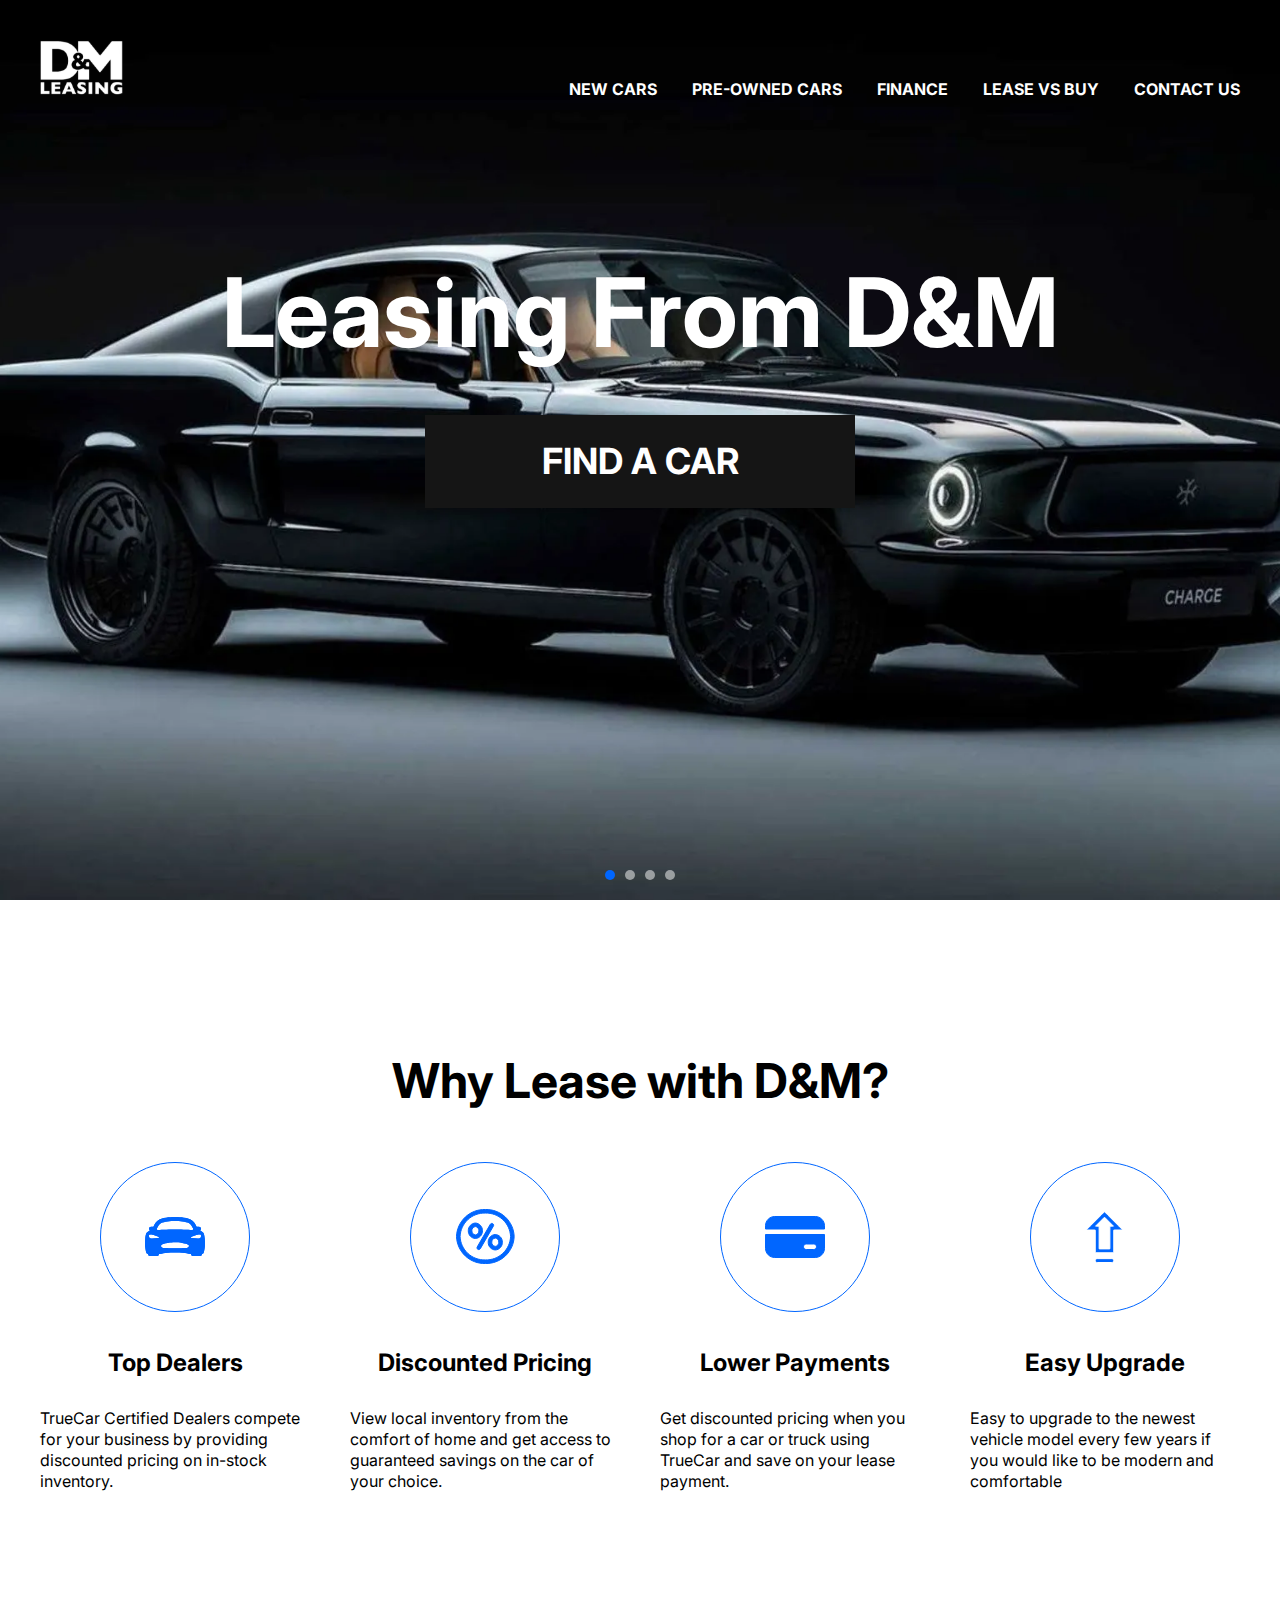
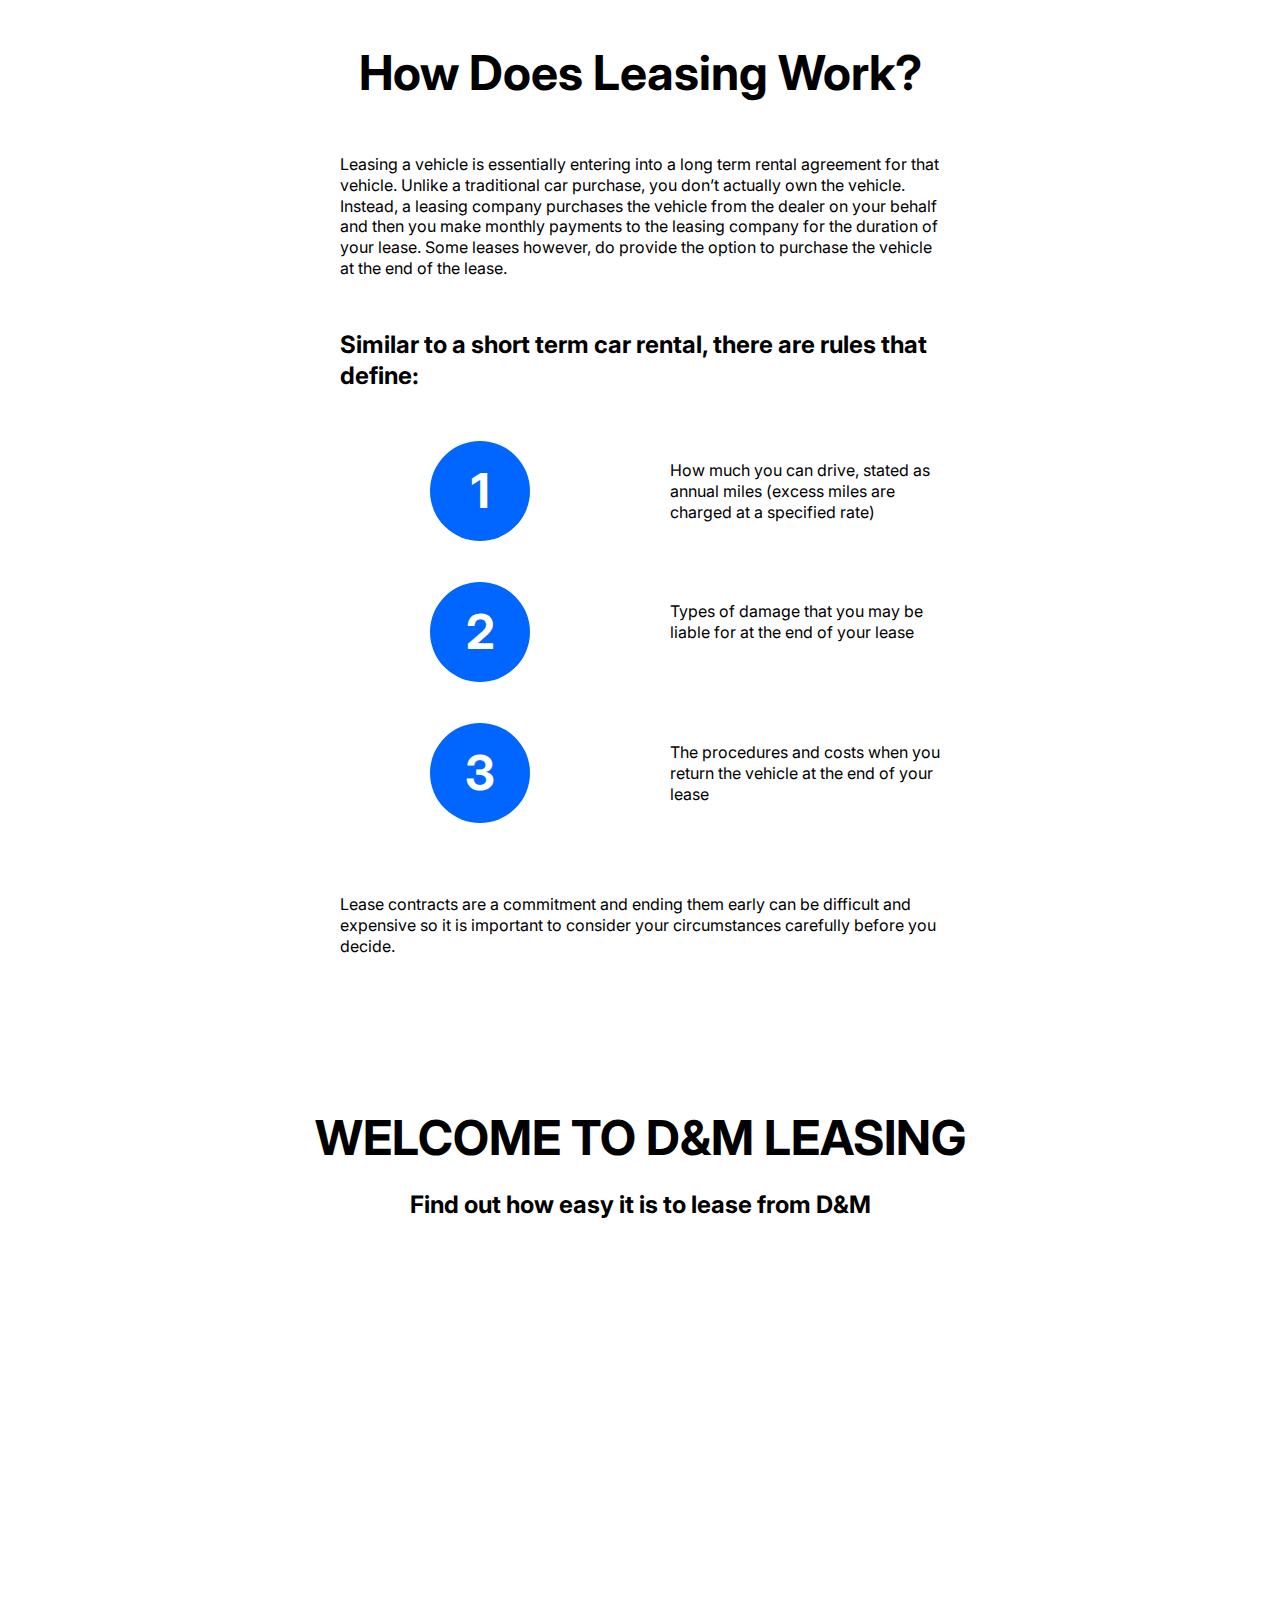
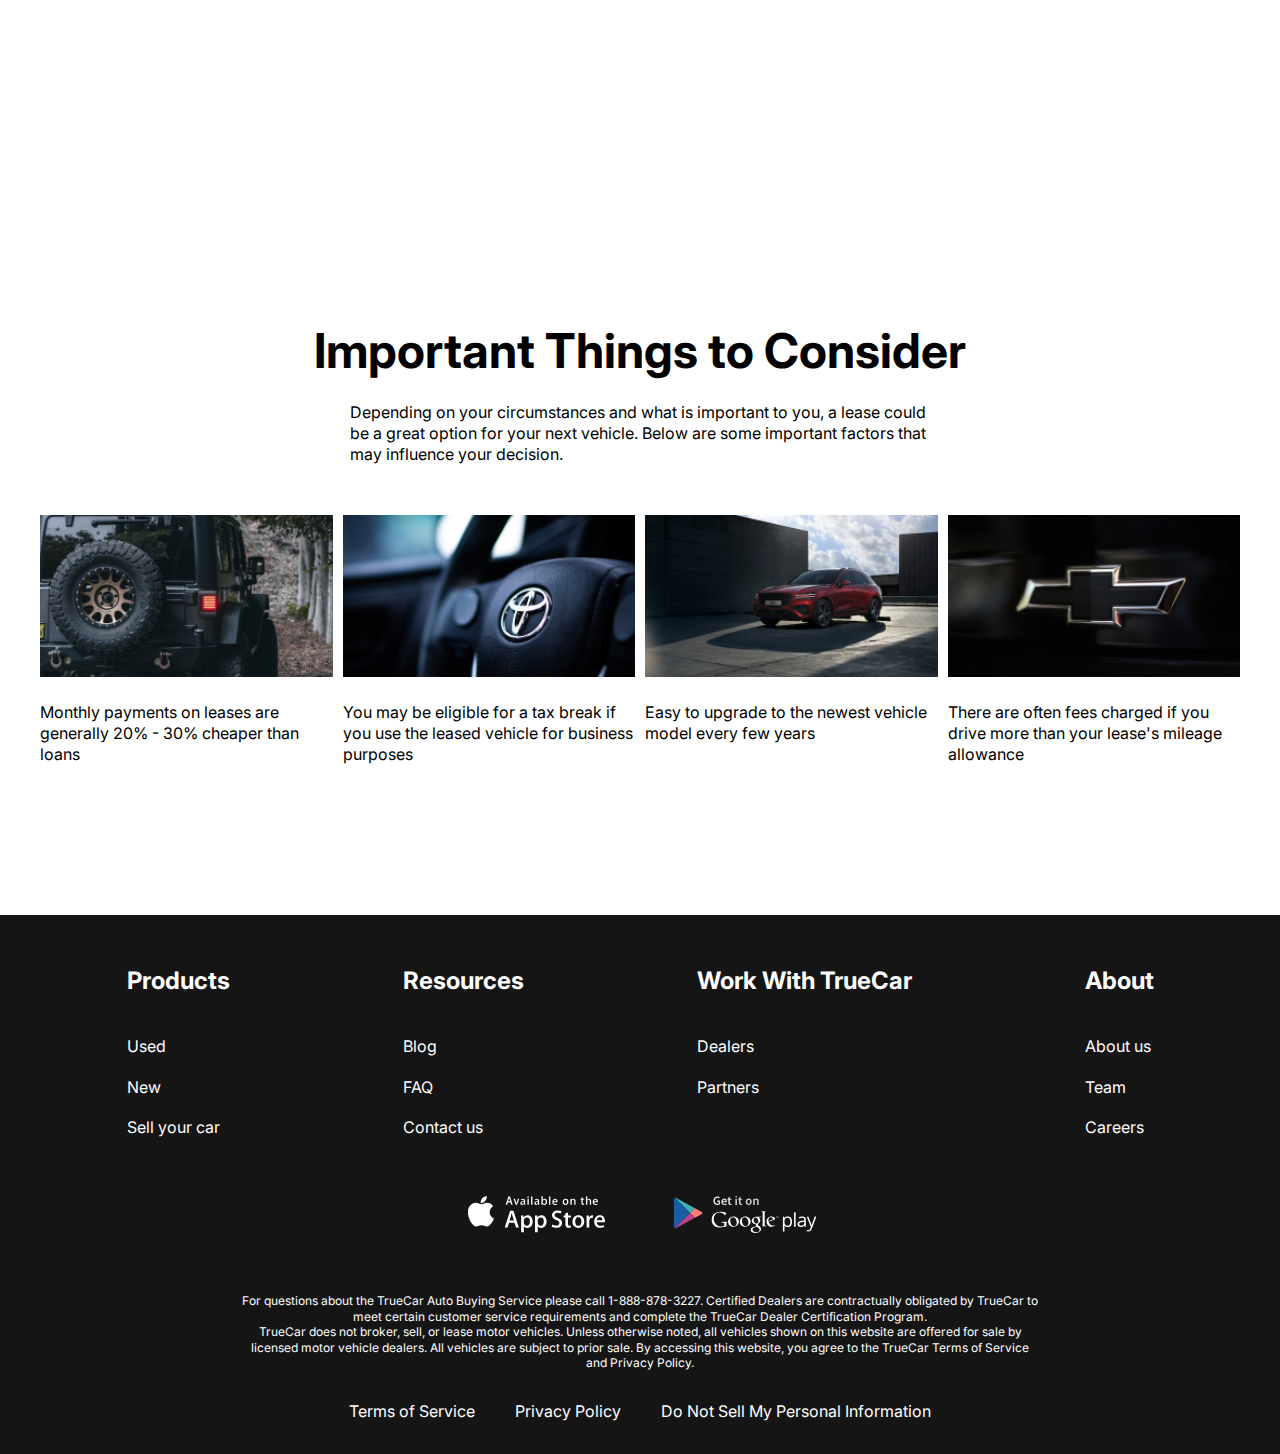
==== index.html @ 99fde7bb "Uploading half ended" ====
<!DOCTYPE html>
<html lang="en">

<head>
    <meta charset="UTF-8">
    <meta name="viewport" content="width=device-width, initial-scale=1.0">
    <meta http-equiv="X-UA-Compatible" content="ie=edge">
    <title>My Website</title>
    <link rel="preconnect" href="https://fonts.googleapis.com">
    <link rel="preconnect" href="https://fonts.gstatic.com" crossorigin>
    <link href="https://fonts.googleapis.com/css2?family=Inter:wght@400;700&display=swap" rel="stylesheet">
    <link rel="stylesheet" href="Css/style.css">
</head>

<body>
    <div class="wrapper">
        <header class="header header-main">
            <div class="container">
                <div class="header__inner">
                    <a href="index.html" class="logo">
                        <img src="images/logo.svg" alt="" class="logo__img">
                    </a>
                    <nav class="menu">
                        <button class="menu__btn">
                            <span></span>
                            <span></span>
                            <span></span>
                        </button>
                        <ul class="menu__list">
                            <li class="menu__list-item">
                                <a href="new-cars.html" class="menu__list-link">NEW CARS</a>
                            </li>
                            <li class="menu__list-item">
                                <a href="#" class="menu__list-link">PRE-OWNED CARS</a>
                            </li>
                            <li class="menu__list-item">
                                <a href="#" class="menu__list-link">FINANCE</a>
                            </li>
                            <li class="menu__list-item">
                                <a href="#" class="menu__list-link">LEASE VS BUY</a>
                            </li>
                            <li class="menu__list-item">
                                <a href="contacts.html" class="menu__list-link">CONTACT US</a>
                            </li>
                        </ul>
                    </nav>
                </div>
            </div>
        </header>

        <main class="main">
            <section class="top">
                <div class="container">
                    <h1 class="title">
                        Leasing From D&M
                    </h1>
                    <a href="new-cars.html" class="top__link">
                        FIND A CAR
                    </a>
                </div>
            </section>
            <div class="swiper">
                <div class="swiper-wrapper">
                    <div class="swiper-slide" style="background-image: url('images/slide-4.webp');"></div>
                    <div class="swiper-slide" style="background-image: url('images/slide-2.jpg');"></div>
                    <div class="swiper-slide" style="background-image: url('images/slide-3.jpg');"></div>
                    <div class="swiper-slide" style="background-image: url('images/slide-1.jpg');"></div>
                </div>
                <div class="swiper-pagination">
                    <span class="swiper-pagination-bullet active" data-index="0"></span>
                    <span class="swiper-pagination-bullet" data-index="1"></span>
                    <span class="swiper-pagination-bullet" data-index="2"></span>
                    <span class="swiper-pagination-bullet" data-index="3"></span>
                </div>
                <div class="swiper-arrow swiper-arrow-left">←</div>
                <div class="swiper-arrow swiper-arrow-right">→</div>
            </div>        
            <section class="why-lease">
                <div class="container">
                    <h2 class="section-title">
                        Why Lease with D&M?
                    </h2>
                    <ul class="why-lease__list">
                        <li class="why-lease__item">
                            <img src="images/why-lease-1.svg" alt="" class="why-lease__item-img">
                            <h3 class="why-lease__item-title">
                                Top Dealers
                            </h3>
                            <p class="why-lease__item-text">
                                TrueCar Certified Dealers compete
                                for your business by providing discounted
                                pricing on in-stock inventory.
                            </p>
                        </li>
                        <li class="why-lease__item">
                            <img src="images/why-lease-2.svg" alt="" class="why-lease__item-img">
                            <h3 class="why-lease__item-title">
                                Discounted Pricing
                            </h3>
                            <p class="why-lease__item-text">
                                View local inventory from the comfort of
                                home and get access to guaranteed savings on the
                                car of your choice.
                            </p>
                        </li>
                        <li class="why-lease__item">
                            <img src="images/why-lease-3.svg" alt="" class="why-lease__item-img">
                            <h3 class="why-lease__item-title">
                                Lower Payments
                            </h3>
                            <p class="why-lease__item-text">
                                Get discounted pricing when you shop for a car or
                                truck using TrueCar and save on your lease payment.
                            </p>
                        </li>
                        <li class="why-lease__item">
                            <img src="images/why-lease-4.svg" alt="" class="why-lease__item-img">
                            <h3 class="why-lease__item-title">
                                Easy Upgrade
                            </h3>
                            <p class="why-lease__item-text">
                                Easy to upgrade to the newest vehicle model every few years
                                if you would like to be
                                modern and comfortable
                            </p>
                        </li>
                    </ul>
                </div>
            </section>
            <section class="how-does">
                <div class="container">
                    <div class="how-does__inner">
                        <h2 class="section-title">
                            How Does Leasing Work?
                        </h2>
                        <p class="how-does__text">
                            Leasing a vehicle is essentially entering into a long term rental agreement for that
                            vehicle. Unlike a traditional car purchase, you don’t actually own the vehicle. Instead, a
                            leasing company purchases the vehicle from the dealer on your behalf and then you make
                            monthly payments to the leasing company for the duration of your lease. Some leases however,
                            do provide the option to purchase the vehicle at the end of the lease.
                        </p>
                        <h4 class="how__does-title">
                            Similar to a short term car rental, there are rules that define:
                        </h4>
                        <ol class="how__does-list">
                            <li class="how__does-item">
                                How much you can drive, stated as annual miles (excess miles are charged at a specified
                                rate)
                            </li>
                            <li class="how__does-item">
                                Types of damage that you may be liable for at the end of your lease
                            </li>
                            <li class="how__does-item">
                                The procedures and costs when you return the vehicle at the end of your lease
                            </li>
                        </ol>

                        <p class="how-does__text">
                            Lease contracts are a commitment and ending them early can be difficult and expensive so it
                            is important to consider your circumstances carefully before you decide.
                        </p>
                    </div>
                </div>
            </section>
            <section class="video">
                <div class="container">
                    <h2 class="section-title video__title">
                        WELCOME TO D&M LEASING
                    </h2>
                    <p class="video__text">
                        Find out how easy it is to lease from D&M
                    </p>
                    <iframe class="video__content" width="1000" height="500"
                        src="https://www.youtube.com/embed/ejYfIDTIBb8?si=Z3AsCnAKjS8sD0Eh" title="YouTube video player"
                        frameborder="0"
                        allow="accelerometer; autoplay; clipboard-write; encrypted-media; gyroscope; picture-in-picture; web-share"
                        allowfullscreen></iframe>
                    <!-- Я тупо не нашёл видос с тачками ,которые можно вставлять на сайты )))-->
                </div>
            </section>
            <section class="important">
                <div class="container">
                    <h2 class="section-title important__title">
                        Important Things to Consider
                    </h2>
                    <p class="important__text">
                        Depending on your circumstances and what is important to you, a lease could be a great option
                        for your next vehicle. Below are some important factors that may influence your decision.
                    </p>
                    <ul class="important__list">
                        <li class="important__item">
                            <img src="images/imp-1.jpg" alt="" class="important__item-img">
                            <p class="important__item-text">
                                Monthly payments on leases are generally 20% - 30% cheaper than loans
                            </p>
                        </li>
                        <li class="important__item">
                            <img src="images/imp-2.jpg" alt="" class="important__item-img">
                            <p class="important__item-text">
                                You may be eligible for a tax break if you use the leased vehicle for business purposes                            </p>
                        </li>
                        <li class="important__item">
                            <img src="images/imp-3.jpg" alt="" class="important__item-img">
                            <p class="important__item-text">
                                Easy to upgrade to the newest vehicle model every few years                            </p>
                        </li>
                        <li class="important__item">
                            <img src="images/imp-4.jpg" alt="" class="important__item-img">
                            <p class="important__item-text">
                                There are often fees charged if you drive more than your lease's mileage allowance                            </p>
                        </li>
                    </ul>
                </div>
            </section>
        </main>

        <footer class="footer">
            <div class="container">
                <nav class="footer__menu">
                    <ul class="footer__menu-list">

                        <li class="footer__menu-item">
                            <p class="footer__menu-title">Products</p>
                        </li>
                        <li class="footer__menu-item"><a href="#" class="footer__menu-link">Used</a>
                        </li>
                        <li class="footer__menu-item"><a href="#" class="footer__menu-link">New</a>
                        </li>
                        <li class="footer__menu-item"><a href="#" class="footer__menu-link">Sell your car</a>
                        </li>
                    </ul>

                    <ul class="footer__menu-list">

                        <li class="footer__menu-item">
                            <p class="footer__menu-title">Resources</p>
                        </li>
                        <li class="footer__menu-item"><a href="#" class="footer__menu-link">Blog</a>
                        </li>
                        <li class="footer__menu-item"><a href="#" class="footer__menu-link">FAQ</a>
                        </li>
                        <li class="footer__menu-item"><a href="#" class="footer__menu-link">Contact us</a>
                        </li>
                    </ul>

                    <ul class="footer__menu-list">

                        <li class="footer__menu-item">
                            <p class="footer__menu-title">Work With TrueCar</p>
                        </li>
                        <li class="footer__menu-item"><a href="#" class="footer__menu-link">Dealers</a>
                        </li>
                        <li class="footer__menu-item"><a href="#" class="footer__menu-link">Partners</a>
                        </li>
                    </ul>

                    <ul class="footer__menu-list">

                        <li class="footer__menu-item">
                            <p class="footer__menu-title">About</p>
                        </li>
                        <li class="footer__menu-item"><a href="#" class="footer__menu-link">About us</a>
                        </li>
                        <li class="footer__menu-item"><a href="#" class="footer__menu-link">Team</a>
                        </li>
                        <li class="footer__menu-item"><a href="#" class="footer__menu-link">Careers</a>
                        </li>
                    </ul>
                </nav>
                <ul class="app">
                    <li class="app__item">
                        <a href="#" class="app__item-link">
                            <img src="images/appstore.svg" class="app__item-img" alt="">
                        </a>
                    </li>
                    <li class="app__item">
                        <a href="#" class="app__item-link">
                            <img src="images/googlepay.svg" class="app__item-img" alt="">
                        </a>
                    </li>
                </ul>
                <div class="footer__copy">
                    <p class="footer__copy-text">
                        For questions about the TrueCar Auto Buying Service please call 1-888-878-3227.
                        Certified Dealers are contractually obligated by TrueCar to meet certain customer
                        service requirements
                        and complete the TrueCar Dealer Certification Program.
                    </p>
                    <p class="footer__copy-text">
                        TrueCar does not broker, sell, or lease motor vehicles. Unless otherwise
                        noted, all vehicles shown on this website are offered for sale by licensed
                        motor vehicle dealers. All vehicles are subject to prior sale. By accessing
                        this website, you agree to the TrueCar Terms of Service and Privacy Policy.
                    </p>
                </div>
                <nav class="copy__nav">
                    <ul class="copy__nav-list">
                        <li class="copy__nav-item"><a href="#" class="copy__nav-link">Terms of Service</a>
                        </li>
                        <li class="copy__nav-item"><a href="#" class="copy__nav-link">Privacy Policy</a>
                        </li>
                        <li class="copy__nav-item"><a href="#" class="copy__nav-link">Do Not Sell My Personal
                                Information</a>
                        </li>
                    </ul>
                </nav>

            </div>
        </footer>
    </div>



    <script src="js/main.js"></script>
    <script src="js/tabs.js"></script>
</body>

</html>
---- Css/style.css ----
html{
	box-sizing: border-box;
}

*,*:after,*:before{
    box-sizing: inherit; 
    margin: 0;
    padding: 0;
}
html,body{
    height: 100%;
}
body{
    background-color: white;
    font-size: 16px;    
    font-weight: 400;
    font-family: 'Inter', sans-serif;
    line-height: 1.3;
}

.container{
    max-width: 1220px;
    margin: 0 auto;
    padding: 0 10px;
}
.header{
    background-color: #151515;
}

.header-main{
    right: 0;
    left: 0;
    background-color: transparent;
    position: absolute;
    z-index: 6;
}
ul{
    list-style: none;
}

a{
    text-decoration: none;
    color:inherit;
}

.section-title{
    margin-bottom: 50px;
    font-size: 48px;
    font-weight: 700;
    text-align: center;
}
.wrapper{
    display: flex;
    flex-direction: column;
    min-height: 100%;
}

.menu__list{
    display: flex;
    gap: 35px;
}

.header__inner{
    padding-bottom: 45px;
    padding-top: 40px;
    display: flex;
    justify-content: space-between;
    align-items: flex-end;
}

.menu__list-link{
    color: white;
    text-transform: uppercase;
    font-weight: 700;
}

.menu__list-link--active{
    color:#0066ff;
}


/* main */

.main{
    flex-grow: 1;
}

.top{
    left: 0;
    right: 0;
    position: absolute;
    z-index: 5;
    color: #fff;
    text-align: center;
    padding-top: 250px;
    padding-bottom: 50px;
}
.title{

    padding-bottom: 40px;
    font-size: 96px;
    font-weight: 700;
}
.top__link{
    background-color: #151515;
    padding: 23px;
    max-width: 430px;
    width: 100%;
    display: inline-block;
    text-transform: uppercase;
    font-size: 36px;
    font-weight: 700;
}

html, body {
    margin: 0;
    padding: 0;
    height: 100%;
}
.swiper {
    position: relative;
    overflow: hidden;
    width: 100%;
    height: 100vh;
}

.swiper-wrapper {
    position: relative;
    width: 100%;
    height: 100%;
}

.swiper-slide {
    position: absolute;
    width: 100%;
    height: 100%;
    background-size: cover;
    background-position: center;
    opacity: 0;
    transform: scale(0.9); 
    transition: opacity 1s ease, transform 1s ease;
    z-index: 1;
}

.swiper-slide.active {
    opacity: 1;
    transform: scale(1); 
    z-index: 2;
}

.swiper-pagination {
    position: absolute;
    bottom: 20px;
    left: 50%;
    transform: translateX(-50%);
    display: flex;
    gap: 10px;
    z-index: 3; 
}

.swiper-pagination-bullet {
    width: 10px;
    height: 10px;
    background-color: #fff;
    border-radius: 50%;
    opacity: 0.5;
    cursor: pointer;
    transition: opacity 0.3s ease, background-color 0.3s ease;
}

.swiper-pagination-bullet.active {
    opacity: 1;
    background-color: #0066ff;
}

/* Контент ниже слайдера */
.content {
    padding: 20px;
    text-align: center;
}


/* Slider responsive */
@media (max-width: 1024px) {
    .swiper-pagination {
        display: none; /
    }

    .swiper-arrow {
        position: absolute;
        top: 50%;
        transform: translateY(-50%);
        background-color: rgba(0, 0, 0, 0.5);
        color: #fff;
        padding: 10px;
        cursor: pointer;
        z-index: 1000;
        font-size: 24px; 
    }

    .swiper-arrow-left {
        left: 10px;
    }

    .swiper-arrow-right {
        right: 10px;
    }
}

/* Slider responsive */
/* section */
.why-lease{
   padding: 150px 0 ; 
}

.why-lease__list{
    display: grid;
    grid-template-columns: repeat(4 ,1fr);
    gap: 40px;
    text-align: center;
}
.why-lease__item-img{
    margin-bottom: 30px;
}

.why-lease__item-title{
    margin-bottom: 30px;
    font-size: 24px;
    font-weight: 700;
}
.why-lease__item-text{
    text-align: left;
}

/* section-2 */
.how-does{
    padding-bottom: 150px;
}
.how-does__inner{
    max-width: 600px;
    margin: 0 auto;
}
.how__does-title{
    font-size: 24px;
    font-weight: 700;
    padding-top: 50px;
}
.how__does-list{
    padding: 50px 0 70px;
    counter-reset: myCounter;
}
.how__does-item{
    list-style: none;
    width: 270px;
    position: relative;
    margin-left: auto;
    box-sizing: content-box;
    padding: 19px 0 19px 240px;
    min-height: 63px;
}

.how__does-item::before{
    counter-increment: myCounter;
    content: counter(myCounter);
    display: flex;
    justify-content: center;
    align-items: center;
    background-color: #0066ff;
    width: 100px;
    height: 100px;
    border-radius: 50%;
    font-size: 48px;
    font-weight: 700;
    color: white;
    position: absolute;
    left:0;
    top: 0;
}


.how__does-item + .how__does-item{
    margin-top: 40px;
}
/* section */

.video{
    padding-bottom: 150px;
}
.video__title{
    margin-bottom: 20px;
}

.video__text{
    font-size: 24px;
    font-weight: 700;
    margin-bottom: 50px;
    text-align: center;
}
.video__content{
    margin:0 auto;
    display: block;
}
/* section important */

.important{
 padding-bottom: 150px;
}

.important__title{
    margin-bottom: 20px;
}

.important__text{
    max-width: 580px;
    margin: 0 auto 50px;
}
.important__list{
    display: grid;
    grid-template-columns: repeat(4,1fr);
    gap: 10px;
}

.important__item-img{
    margin-bottom: 20px;
    width: 100%;
}
/* footer */

.footer {
    background-color: #151515;
    padding: 50px 0 32px;
    color: white;
}

.footer__menu {
    display: flex;
    justify-content: space-around;
    margin-bottom: 50px;
}
.footer__menu-list {
    max-width: 250px;
}
.footer__menu-item + .footer__menu-item{
    padding-top: 20px;
}


.footer__menu-title {
    font-size: 24px;
    font-weight: 700;
    padding-bottom: 20px;
}

.app {
    display: flex;
    justify-content: center;
    gap: 40px;
    margin-bottom: 50px;
}

.footer__copy{
    font-size: 12px;
    max-width: 800px;
    text-align: center;
    margin: 0 auto 30px;
}

.copy__nav-list{
    display: flex;
    justify-content: center;
    gap: 40px;
}


/* Page 2 CONTACTS */

.contacts{
    padding: 100px 0 150px;
}

.contacts__title{
    margin-bottom: 20px;
}

.contacts__text{
    text-align: center;
    font-size: 24px;
    font-weight: 700;
    margin-bottom: 50px;
    padding: 0 100px;
}
.form {
    max-width: 580px;
    margin: 0 auto;
    display: flex;
    justify-content: space-between;
    flex-wrap: wrap;
}

.form__textarea{
    width: 100%;
    resize: none;
    padding: 28px 20px;
    height: 290px;
    border: 1px solid #0066ff;
    font-size: 16px;    
    font-weight: 400;
    font-family: 'Inter', sans-serif;
    line-height: 1.3;
    color: #000;
    margin-bottom: 50px;
}
.form__input{
    width: 270px;
    padding: 18px 20px;
    display: inline-block;
    border: 1px solid #0066ff;
    margin-bottom: 50px;
    background-color: white;
    font-size: 16px;    
    font-weight: 400;
    font-family: 'Inter', sans-serif;
    line-height: 1.3;
    color: #000;
}
.form__input::placeholder,
.form__textarea::placeholder{
    background-color: white;
    font-size: 16px;    
    font-weight: 400;
    font-family: 'Inter', sans-serif;
    line-height: 1.3;
    opacity: 0.5;
}

.form__btn{
    text-transform: uppercase;
    color: #fff;
    background-color: #151515;
    font-size: 16px;    
    font-weight: 400;
    font-family: 'Inter', sans-serif;
    line-height: 1.3;
    padding: 13px 61px;
    margin: 0 auto;
}
.blog{
padding-bottom: 150px;
}

.blog__items{
    display: grid;
    grid-template-columns: repeat(2, 1fr);
    gap: 40px;
}
.blog__item{
    display: flex;
    justify-content: space-between;
    flex-wrap: wrap;
    margin-bottom: 70px;
}
.blog__item-img{
    margin-bottom: 30px;
    width: 100%;
}
.blog__item-title{
    flex-basis: 446px;
    font-size: 24px;
    font-weight: 700;
}
.blog__item-link{
    color:white;
    background-color: #0066ff;
    padding: 4px 20px;
}

.showmore-link{
    display: block;
    text-align: center;
    text-transform: uppercase;
    color: #fff;
    background-color: #151515;
    font-size: 16px;    
    font-weight: 400;
    font-family: 'Inter', sans-serif;
    line-height: 1.3;
    padding: 13px 61px;
    margin: 0 auto;
}


/* NEW CARS / CARDS */
.choose{
    padding: 100px 0 150px;
}

.tabs__btn{
    padding: 0 150px;
    display: flex;
    justify-content: space-between;
    gap:80px;
    padding-bottom: 100px;
}

.tabs__btn-item{
    font-size: 24px;
    font-weight: 700;
    cursor: pointer;
    border: none;
    background-color: transparent;
    padding: 0;
}

.tabs__btn-item--active{
    color: #0066ff;
}

.tabs__content-item{
    display: grid;
    grid-template-columns: repeat(4,1fr);
    gap: 100px 40px;
}

.card{
    text-align: center;
}

.card__img{
    display: block;
}   

.card__title{
    padding-top: 20px;
    margin-bottom: 20px;
    font-size: 24px;
    font-weight: 700;
}

.card__price{
    margin-bottom: 20px;
    font-weight: 700;
    font-size: 24px;

}


.card__text{
    margin-bottom: 20px;
}

.card__link{
    display: block;
    color: #0066ff;
    margin-bottom: 20px;
    border: 1px solid #0066ff;
    border-top: 0;
}

.card__content{
    padding: 0 5px;
    border: 1px solid #0066ff;
    border-top: 0;
}

.tabs{
    margin-bottom: 70px;
}

.menu__btn{
    padding: 0;
    border: none;
    background-color: transparent;
    width: 30px;
    height: 20px;
    display: flex;
    flex-direction: column;
    justify-content: space-between;
    cursor: pointer;
    display: none;
}

.menu__btn span{
    height: 2px;
    background-color: #fff;
    width: 100%;
}

@media (max-width: 1180px) {
    .important__list{
    gap: 30px 20px;
    }
    .important__item-img{
    width: 100%;    
    }
}

@media (max-width: 1040px){
    .video__content{
    width: 100%;
    }
}

@media (max-width: 860px){
    .why-lease__list{
    grid-template-columns: repeat(2, 1fr);
    gap: 20px;
    }
    .important__list{
    grid-template-columns: repeat(2, 1fr);
    }   
    .menu__btn{
    display: flex;
    }
    .menu__btn,.logo{
    position: relative;
    z-index: 10;
    }
    .menu__list.menu__list--active{
        transform: translateY(0%);
    }
    .menu__list{
    position: absolute;
    background-color: #151515;
    flex-direction: column;
    top: 0;
    bottom: 0;
    right: 0;
    left: 0;
    align-items: center;
    z-index: 5;
    padding-top: 200px;
    height: 100vh;
    transform: translateY(-100%);
    transition: transform .3s ease-in;
    }
}
@media (max-width:768px) {
    .swiper-pagination-bullet{
    width: 65px;
    }
    .swiper-pagination-bullet-active{
    height: 4px;
    }
    .title{
    font-size: 70px;
    }
    .top__link{
    max-width: 360px;
    font-size: 28px;
    padding: 16px;
    }
    .footer__menu{
    display: grid;
    grid-template-columns: repeat(2, 1fr);
    margin-bottom: 50px;
    gap: 40px;
    }
    .video__content{
    height: 400px;
    }
}

@media (max-width:540px){
    .title{
    font-size: 60px;
    }
    .top__link{
    font-size: 22px;
    max-width: 310px;
    }
    .swiper-pagination-horizontal.swiper-pagination-bullets.swiper-pagination-bullet{
    margin: 0 10px;
    }
    .swiper-pagination-bullet{
    width: 35px;
    }
    .why-lease__list{
        grid-template-columns: repeat(1, 1fr);
    }
    .why-lease{
    padding: 50px 0
    }
    .section-title{
    font-size: 34px;
    }
    .how__does-list{
    padding:30px 0 40px ;
    }
    .how-does{
    padding-bottom: 50px;
    }
    .video__content{
    height: 200px;
    }
    .how__does-item{
    padding: 65px 0 19px;
    margin-right: auto;
    }
    .how__does-item::before{
    right: 0;
    margin:0 auto ;
    width: 50px;
    height: 50px;
    font-size: 32px;
    }
    .video{
    padding-bottom: 50px;}
    .important__list{
    grid-template-columns: repeat(1,1fr);
    }
    .app{
    flex-direction: column;
    align-items: center;
    }
    .copy__nav-list{
    flex-direction: column;
    align-items: center;
    gap: 20px;
    }
}
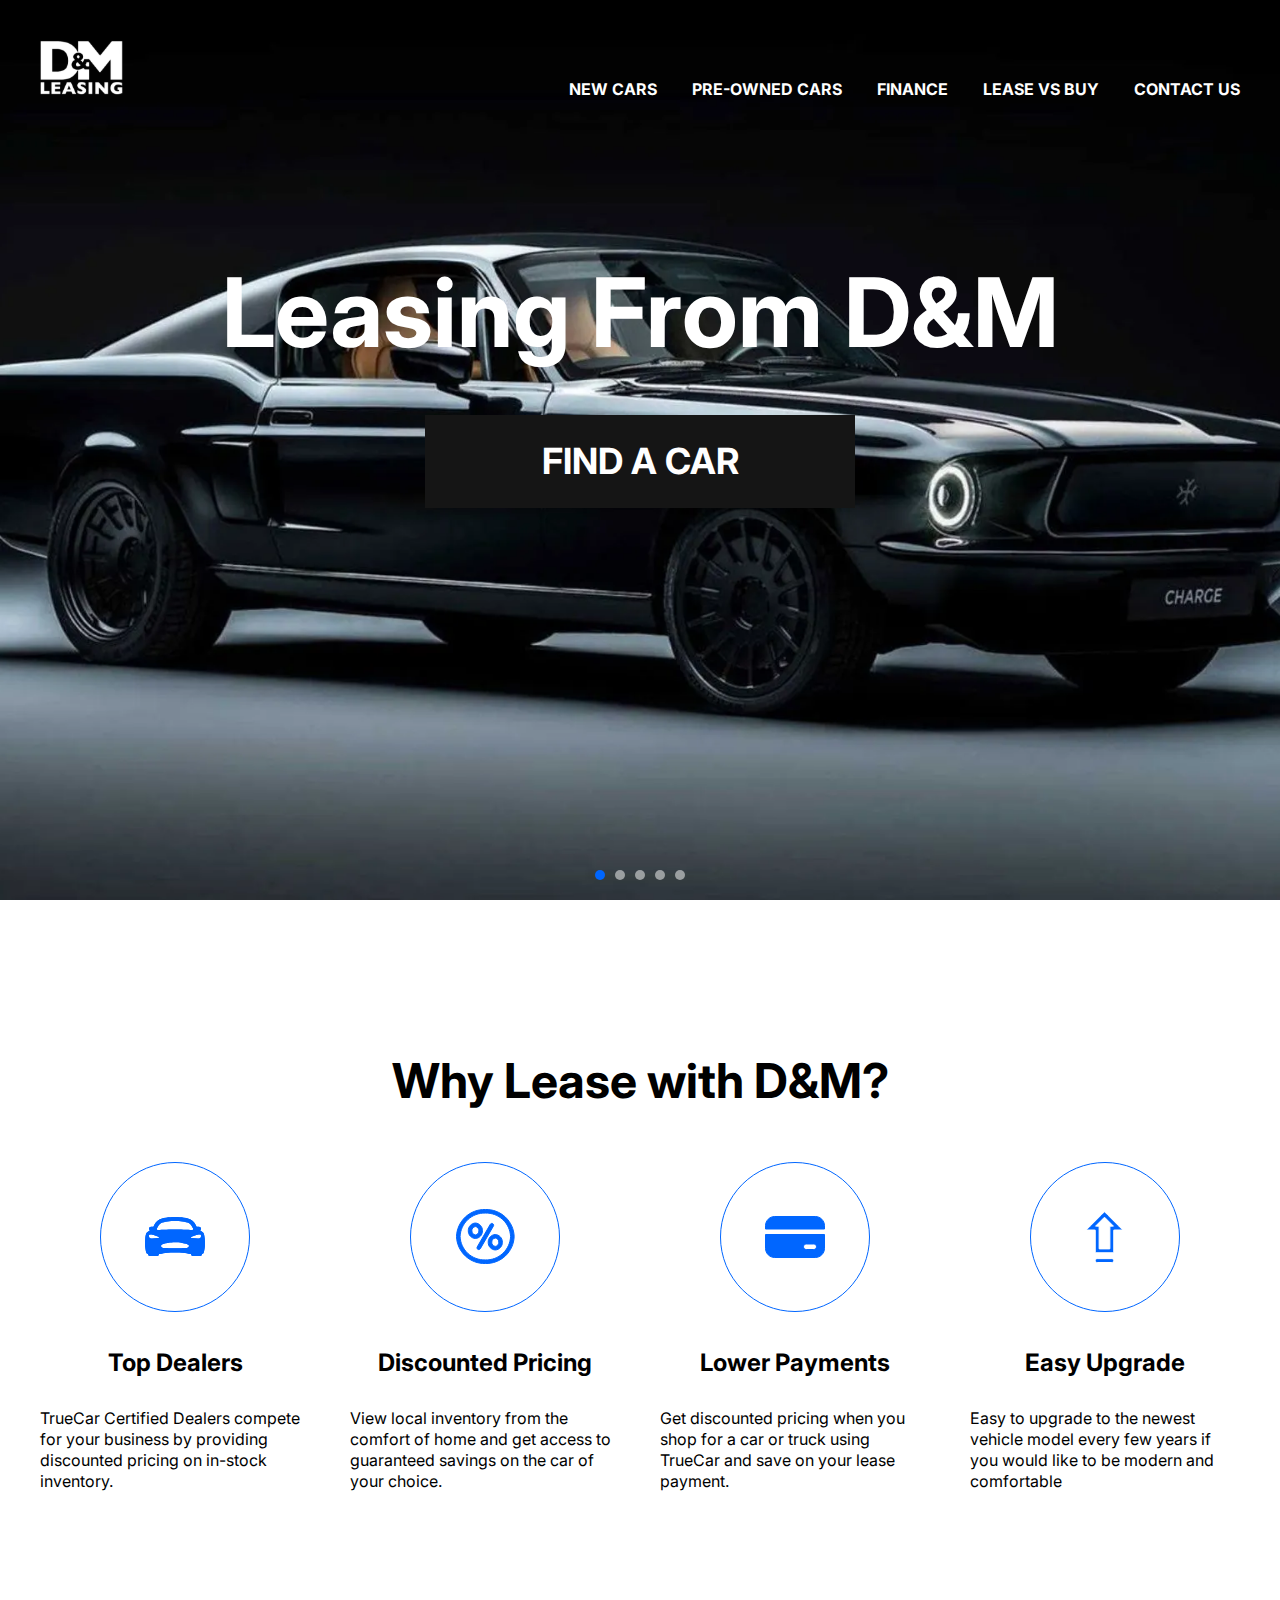
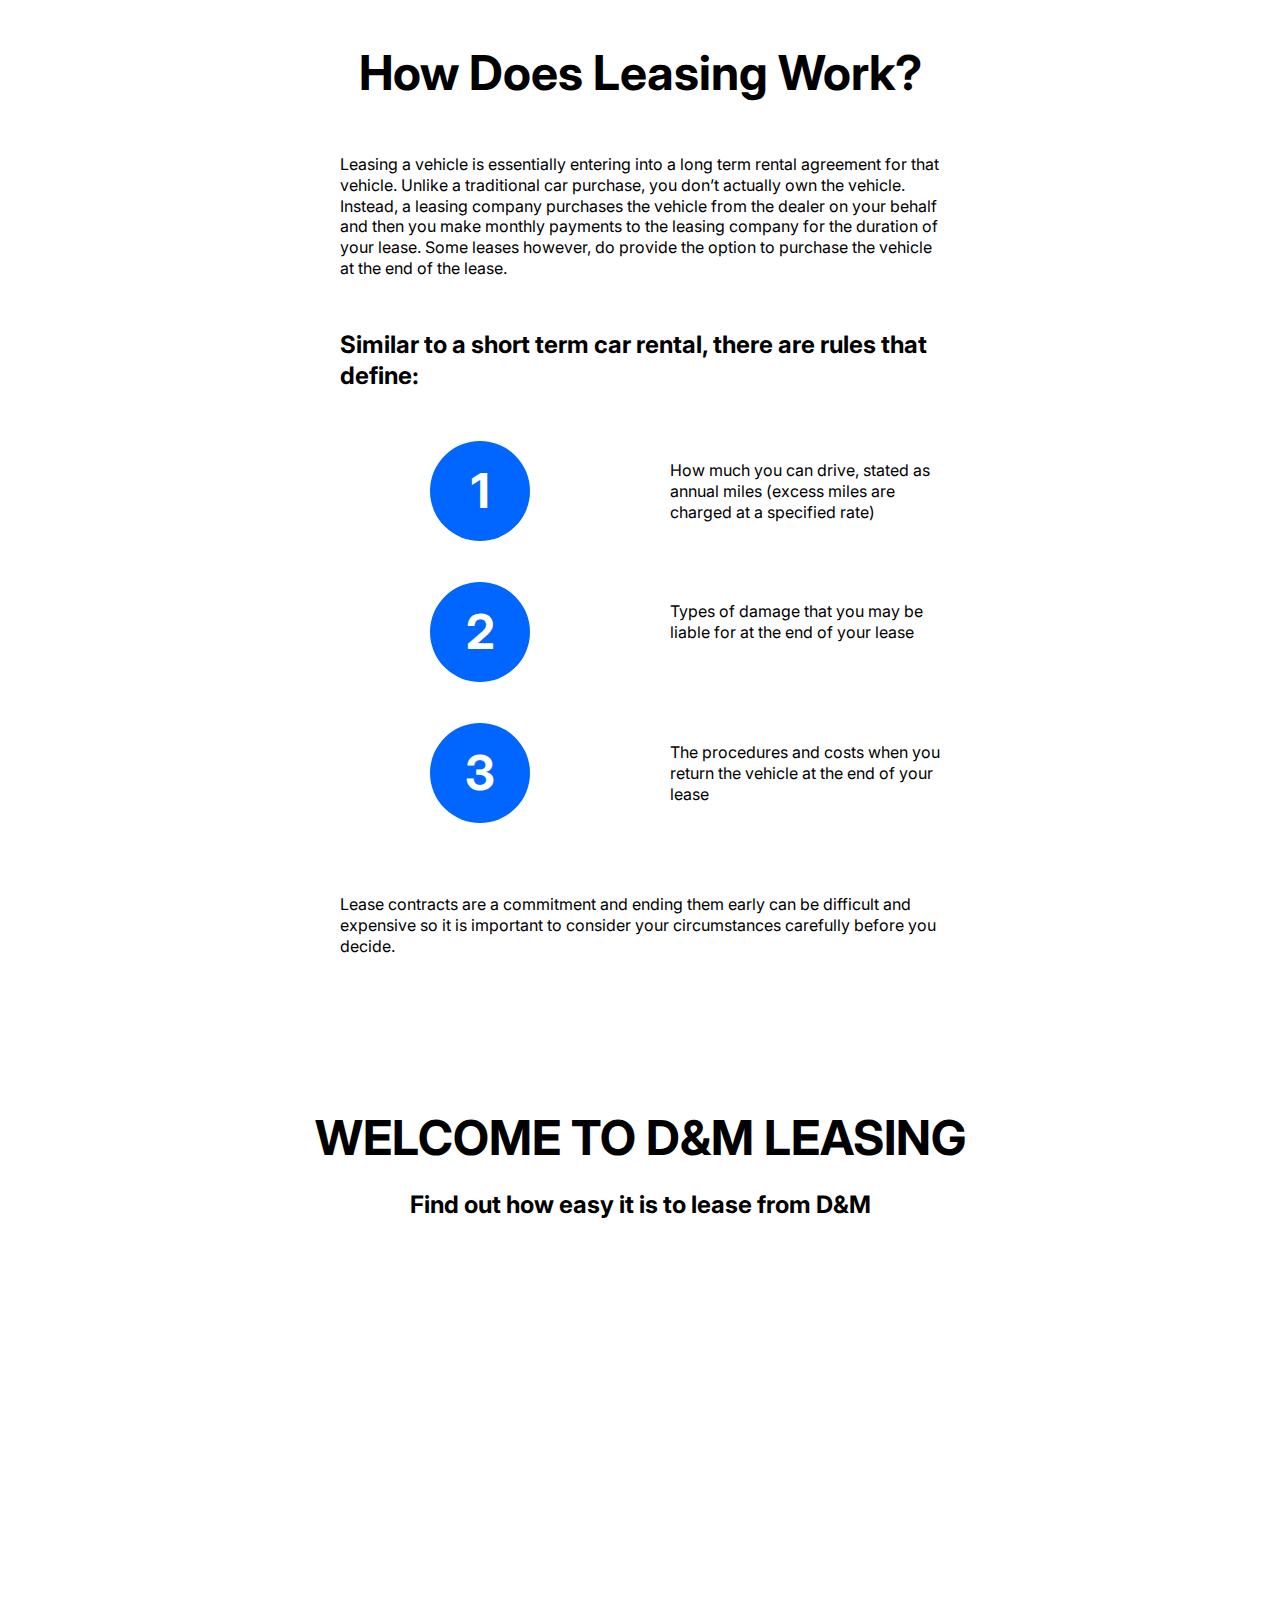
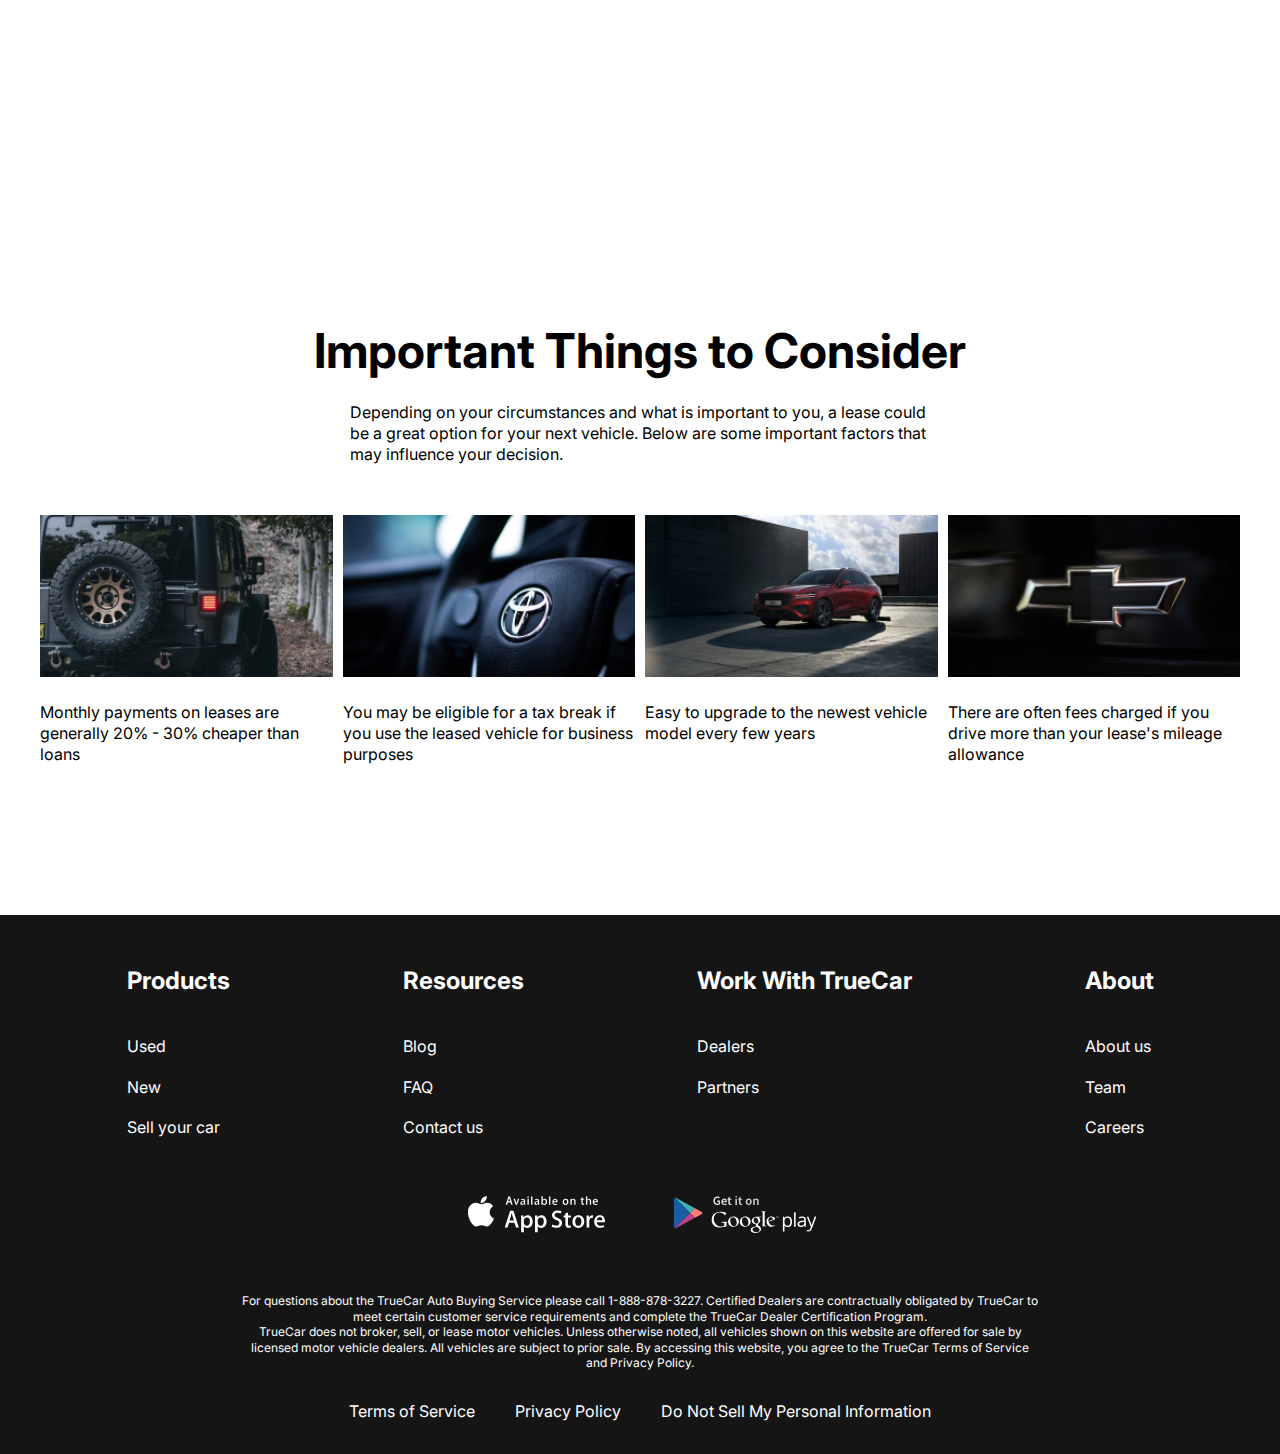
==== commit 547c0d28: "fixes of adaptive" ====
--- a/index.html
+++ b/index.html
@@ -65,12 +65,14 @@
                     <div class="swiper-slide" style="background-image: url('images/slide-2.jpg');"></div>
                     <div class="swiper-slide" style="background-image: url('images/slide-3.jpg');"></div>
                     <div class="swiper-slide" style="background-image: url('images/slide-1.jpg');"></div>
+                    <div class="swiper-slide" style="background-image: url('images/slide-5.jpg');"></div>
                 </div>
                 <div class="swiper-pagination">
                     <span class="swiper-pagination-bullet active" data-index="0"></span>
                     <span class="swiper-pagination-bullet" data-index="1"></span>
                     <span class="swiper-pagination-bullet" data-index="2"></span>
                     <span class="swiper-pagination-bullet" data-index="3"></span>
+                    <span class="swiper-pagination-bullet" data-index="4"></span>
                 </div>
                 <div class="swiper-arrow swiper-arrow-left">←</div>
                 <div class="swiper-arrow swiper-arrow-right">→</div>
--- a/Css/style.css
+++ b/Css/style.css
@@ -194,7 +194,7 @@
         color: #fff;
         padding: 10px;
         cursor: pointer;
-        z-index: 1000;
+        z-index: 20;
         font-size: 24px; 
     }
 
@@ -472,6 +472,8 @@
     color:white;
     background-color: #0066ff;
     padding: 4px 20px;
+    height: 40px;
+    text-align: center;
 }
 
 .showmore-link{
@@ -495,11 +497,10 @@
 }
 
 .tabs__btn{
-    padding: 0 150px;
+    padding: 0 150px 100px;
     display: flex;
     justify-content: space-between;
     gap:80px;
-    padding-bottom: 100px;
 }
 
 .tabs__btn-item{
@@ -516,9 +517,13 @@
 }
 
 .tabs__content-item{
-    display: grid;
+    display: none;
     grid-template-columns: repeat(4,1fr);
     gap: 100px 40px;
+}
+
+.tabs__content-item--active{
+    display: grid;
 }
 
 .card{
@@ -585,6 +590,9 @@
     width: 100%;
 }
 
+.card__img{
+width: 100%;}
+
 @media (max-width: 1180px) {
     .important__list{
     gap: 30px 20px;
@@ -592,11 +600,18 @@
     .important__item-img{
     width: 100%;    
     }
+    .tabs__content-item{
+        grid-template-columns: repeat(3,1fr);
+    }
 }
 
 @media (max-width: 1040px){
     .video__content{
     width: 100%;
+    }
+    .tabs__btn{
+    padding: 0 0 50px;
+    gap: 20px;
     }
 }
 
@@ -608,6 +623,7 @@
     .important__list{
     grid-template-columns: repeat(2, 1fr);
     }   
+
     .menu__btn{
     display: flex;
     }
@@ -633,6 +649,9 @@
     transform: translateY(-100%);
     transition: transform .3s ease-in;
     }
+    .tabs__content-item{
+        grid-template-columns: repeat(2,1fr);
+    }
 }
 @media (max-width:768px) {
     .swiper-pagination-bullet{
@@ -657,6 +676,19 @@
     }
     .video__content{
     height: 400px;
+    }
+
+}
+
+@media (max-width:650px){
+    .tabs__content-item{
+        grid-template-columns: repeat(1,1fr);
+    }
+    .tabs__btn-item{
+    font-size: 18px;
+    }
+    .blog__items{
+    grid-template-columns: repeat(1,1fr);
     }
 }
 
@@ -717,4 +749,12 @@
     align-items: center;
     gap: 20px;
     }
-}
+    .blog__item-title{
+        margin-bottom: 10px;}
+        .blog__item-link{
+        margin: 0 auto}
+    .tabs__btn{
+    flex-direction: column;
+    }
+}
+
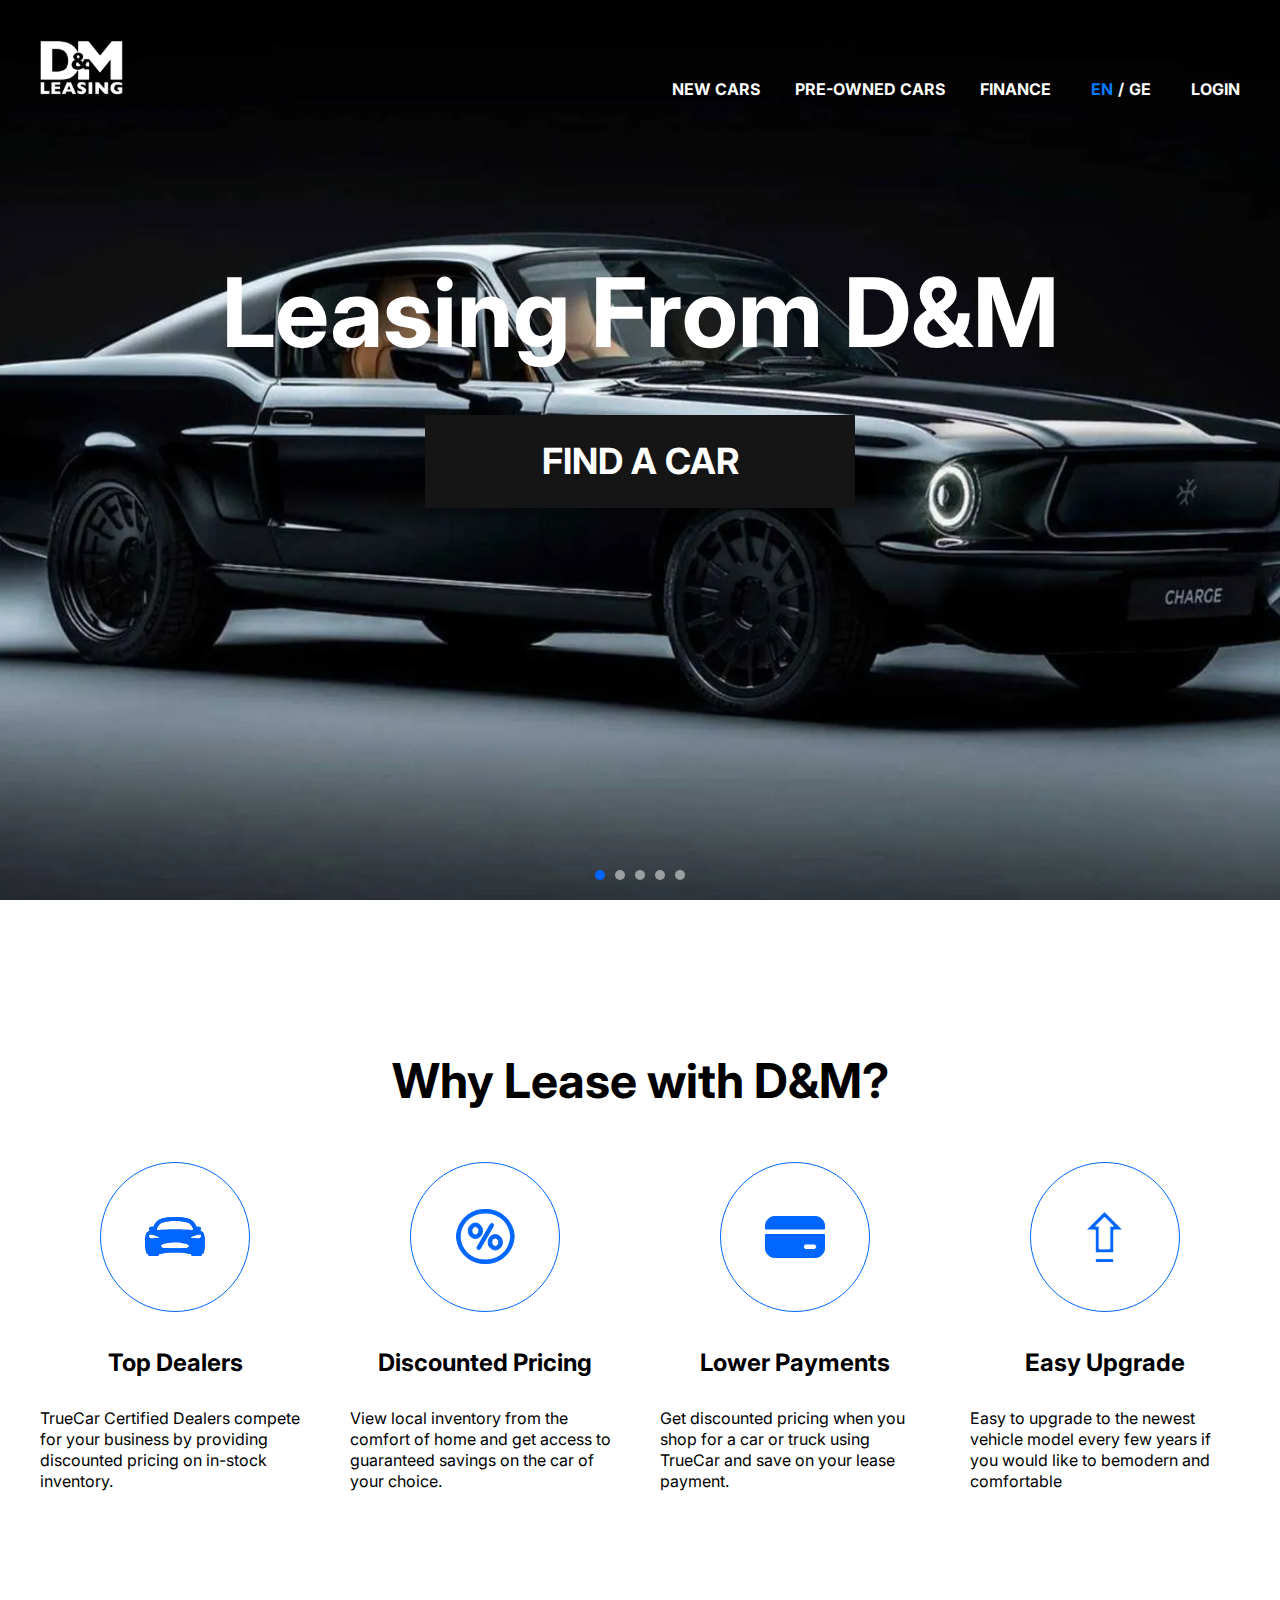
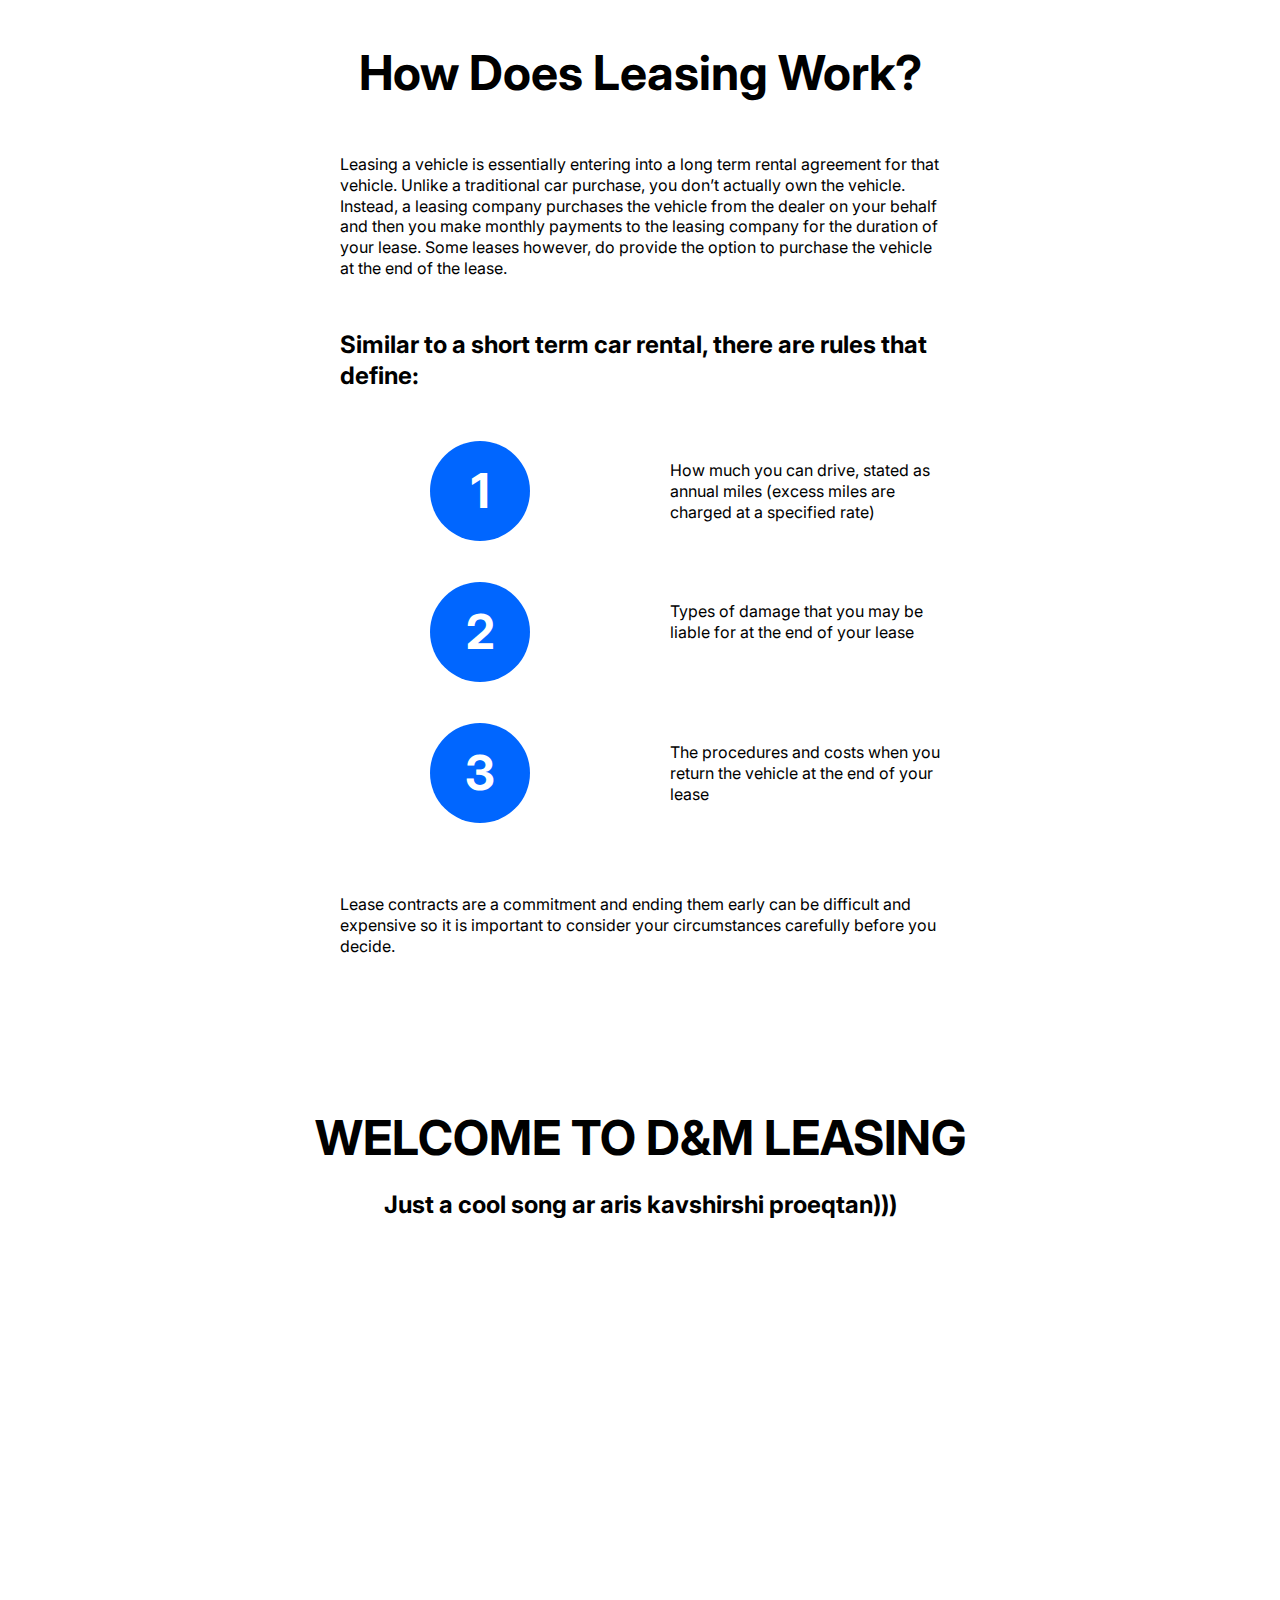
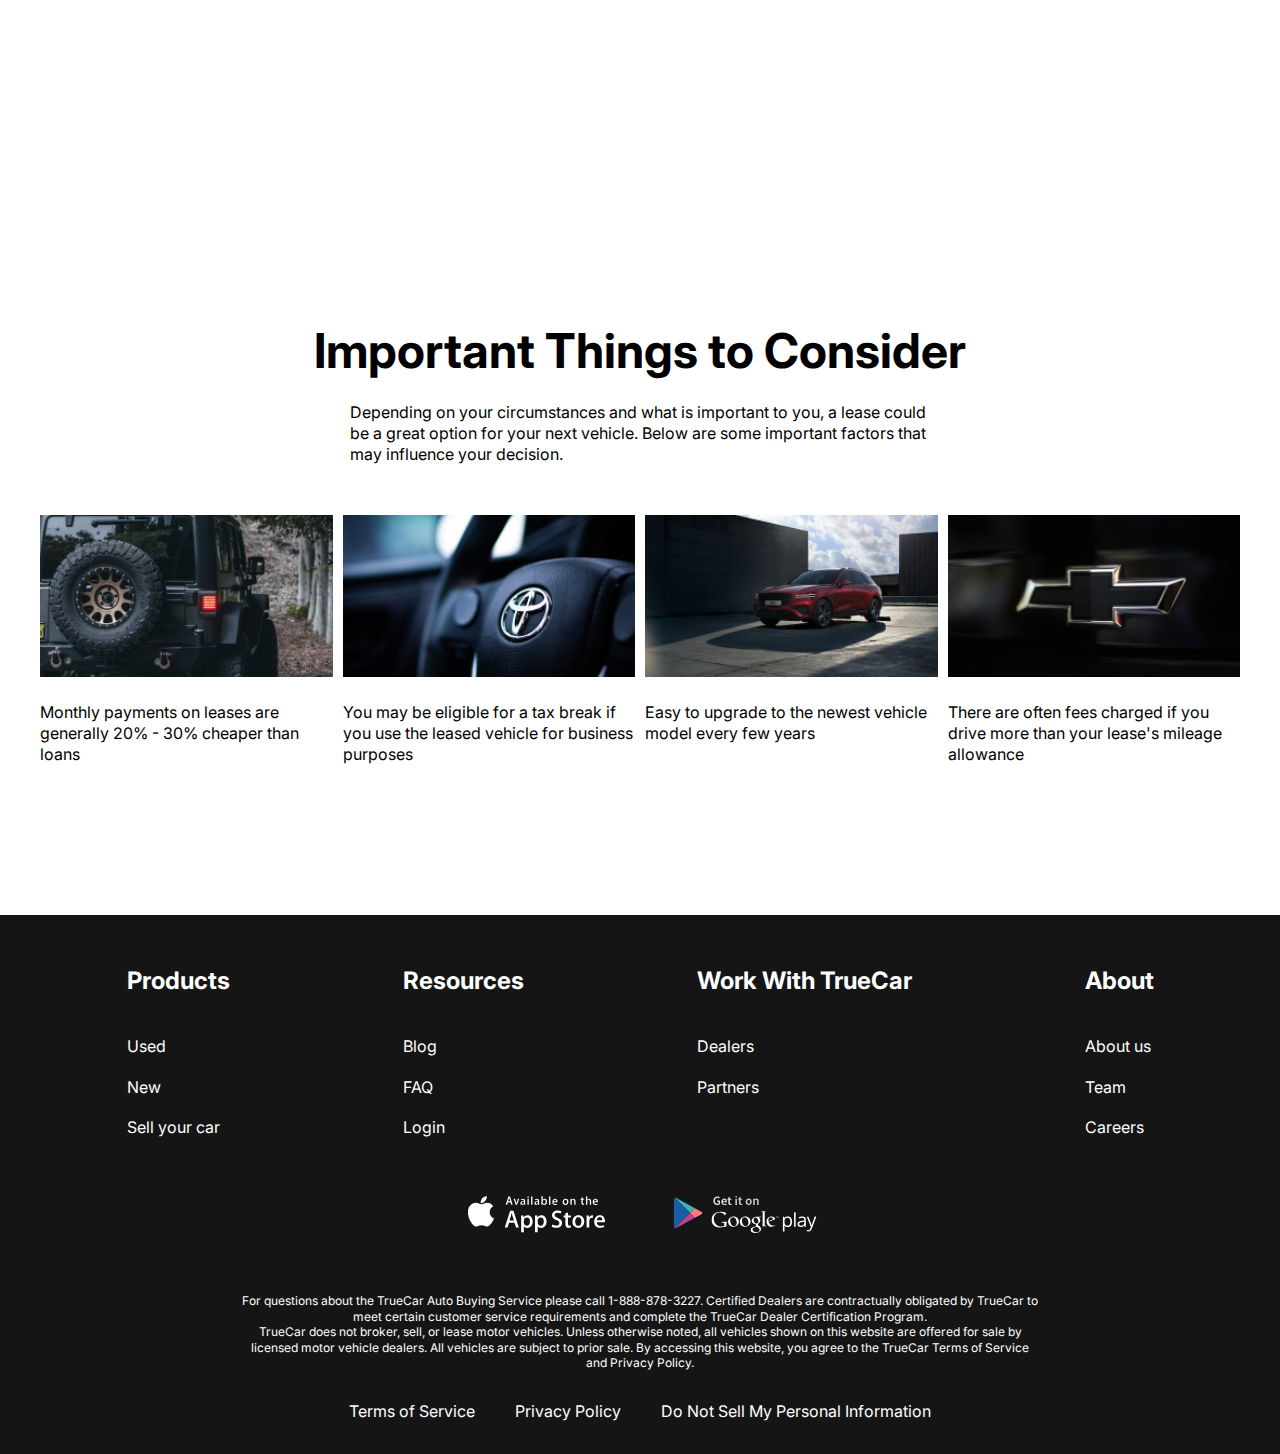
==== commit 4f0c4c9b: "Almost finished" ====
--- a/index.html
+++ b/index.html
@@ -5,7 +5,7 @@
     <meta charset="UTF-8">
     <meta name="viewport" content="width=device-width, initial-scale=1.0">
     <meta http-equiv="X-UA-Compatible" content="ie=edge">
-    <title>My Website</title>
+    <title data-translate="title">My Website</title>
     <link rel="preconnect" href="https://fonts.googleapis.com">
     <link rel="preconnect" href="https://fonts.gstatic.com" crossorigin>
     <link href="https://fonts.googleapis.com/css2?family=Inter:wght@400;700&display=swap" rel="stylesheet">
@@ -28,19 +28,20 @@
                         </button>
                         <ul class="menu__list">
                             <li class="menu__list-item">
-                                <a href="new-cars.html" class="menu__list-link">NEW CARS</a>
-                            </li>
-                            <li class="menu__list-item">
-                                <a href="#" class="menu__list-link">PRE-OWNED CARS</a>
-                            </li>
-                            <li class="menu__list-item">
-                                <a href="#" class="menu__list-link">FINANCE</a>
-                            </li>
-                            <li class="menu__list-item">
-                                <a href="#" class="menu__list-link">LEASE VS BUY</a>
-                            </li>
-                            <li class="menu__list-item">
-                                <a href="contacts.html" class="menu__list-link">CONTACT US</a>
+                                <a href="new-cars.html" class="menu__list-link" data-translate="new_cars">NEW CARS</a>
+                            </li>
+                            <li class="menu__list-item">
+                                <a href="#" class="menu__list-link" data-translate="pre_owned_cars">PRE-OWNED CARS</a>
+                            </li>
+                            <li class="menu__list-item">
+                                <a href="#" class="menu__list-link" data-translate="finance">FINANCE</a>
+                            </li>
+                            <li class="menu__list-item">
+                                <a href="#" class="menu__list-link" data-translate="lease_vs_buy">
+                                    <span class="lang-en">En</span>/<span class="lang-ge">Ge</span>
+                                </a>                            </li>
+                            <li class="menu__list-item">
+                                <a href="contacts.html" class="menu__list-link" data-translate="login">Login</a>
                             </li>
                         </ul>
                     </nav>
@@ -51,10 +52,10 @@
         <main class="main">
             <section class="top">
                 <div class="container">
-                    <h1 class="title">
+                    <h1 class="title" data-translate="leasing_from_dm">
                         Leasing From D&M
                     </h1>
-                    <a href="new-cars.html" class="top__link">
+                    <a href="new-cars.html" class="top__link" data-translate="find_a_car">
                         FIND A CAR
                     </a>
                 </div>
@@ -79,16 +80,16 @@
             </div>        
             <section class="why-lease">
                 <div class="container">
-                    <h2 class="section-title">
+                    <h2 class="section-title" data-translate="why_lease">
                         Why Lease with D&M?
                     </h2>
                     <ul class="why-lease__list">
                         <li class="why-lease__item">
                             <img src="images/why-lease-1.svg" alt="" class="why-lease__item-img">
-                            <h3 class="why-lease__item-title">
+                            <h3 class="why-lease__item-title" data-translate="top_dealers">
                                 Top Dealers
                             </h3>
-                            <p class="why-lease__item-text">
+                            <p class="why-lease__item-text" data-translate="top_dealers_desc">
                                 TrueCar Certified Dealers compete
                                 for your business by providing discounted
                                 pricing on in-stock inventory.
@@ -96,10 +97,10 @@
                         </li>
                         <li class="why-lease__item">
                             <img src="images/why-lease-2.svg" alt="" class="why-lease__item-img">
-                            <h3 class="why-lease__item-title">
+                            <h3 class="why-lease__item-title" data-translate="discounted_pricing">
                                 Discounted Pricing
                             </h3>
-                            <p class="why-lease__item-text">
+                            <p class="why-lease__item-text" data-translate="discounted_pricing_desc">
                                 View local inventory from the comfort of
                                 home and get access to guaranteed savings on the
                                 car of your choice.
@@ -107,20 +108,20 @@
                         </li>
                         <li class="why-lease__item">
                             <img src="images/why-lease-3.svg" alt="" class="why-lease__item-img">
-                            <h3 class="why-lease__item-title">
+                            <h3 class="why-lease__item-title" data-translate="lower_payments">
                                 Lower Payments
                             </h3>
-                            <p class="why-lease__item-text">
+                            <p class="why-lease__item-text" data-translate="lower_payments_desc">
                                 Get discounted pricing when you shop for a car or
                                 truck using TrueCar and save on your lease payment.
                             </p>
                         </li>
                         <li class="why-lease__item">
                             <img src="images/why-lease-4.svg" alt="" class="why-lease__item-img">
-                            <h3 class="why-lease__item-title">
+                            <h3 class="why-lease__item-title" data-translate="easy_upgrade">
                                 Easy Upgrade
                             </h3>
-                            <p class="why-lease__item-text">
+                            <p class="why-lease__item-text" data-translate="easy_upgrade_desc">
                                 Easy to upgrade to the newest vehicle model every few years
                                 if you would like to be
                                 modern and comfortable
@@ -132,33 +133,33 @@
             <section class="how-does">
                 <div class="container">
                     <div class="how-does__inner">
-                        <h2 class="section-title">
+                        <h2 class="section-title" data-translate="how_does_leasing_work">
                             How Does Leasing Work?
                         </h2>
-                        <p class="how-does__text">
+                        <p class="how-does__text" data-translate="how_does_leasing_work_desc">
                             Leasing a vehicle is essentially entering into a long term rental agreement for that
                             vehicle. Unlike a traditional car purchase, you don’t actually own the vehicle. Instead, a
                             leasing company purchases the vehicle from the dealer on your behalf and then you make
                             monthly payments to the leasing company for the duration of your lease. Some leases however,
                             do provide the option to purchase the vehicle at the end of the lease.
                         </p>
-                        <h4 class="how__does-title">
+                        <h4 class="how__does-title" data-translate="similar_to_rental">
                             Similar to a short term car rental, there are rules that define:
                         </h4>
                         <ol class="how__does-list">
-                            <li class="how__does-item">
+                            <li class="how__does-item" data-translate="how_much_drive">
                                 How much you can drive, stated as annual miles (excess miles are charged at a specified
                                 rate)
                             </li>
-                            <li class="how__does-item">
+                            <li class="how__does-item" data-translate="types_of_damage">
                                 Types of damage that you may be liable for at the end of your lease
                             </li>
-                            <li class="how__does-item">
+                            <li class="how__does-item" data-translate="procedures_costs">
                                 The procedures and costs when you return the vehicle at the end of your lease
                             </li>
                         </ol>
 
-                        <p class="how-does__text">
+                        <p class="how-does__text" data-translate="lease_commitment">
                             Lease contracts are a commitment and ending them early can be difficult and expensive so it
                             is important to consider your circumstances carefully before you decide.
                         </p>
@@ -167,56 +168,57 @@
             </section>
             <section class="video">
                 <div class="container">
-                    <h2 class="section-title video__title">
+                    <h2 class="section-title video__title" data-translate="welcome_to_dm_leasing">
                         WELCOME TO D&M LEASING
                     </h2>
-                    <p class="video__text">
-                        Find out how easy it is to lease from D&M
+                    <p class="video__text" data-translate="find_out_how_easy">
+                        Just a cool song ar aris kavshirshi proeqtan)))
                     </p>
                     <iframe class="video__content" width="1000" height="500"
                         src="https://www.youtube.com/embed/ejYfIDTIBb8?si=Z3AsCnAKjS8sD0Eh" title="YouTube video player"
                         frameborder="0"
                         allow="accelerometer; autoplay; clipboard-write; encrypted-media; gyroscope; picture-in-picture; web-share"
                         allowfullscreen></iframe>
-                    <!-- Я тупо не нашёл видос с тачками ,которые можно вставлять на сайты )))-->
                 </div>
             </section>
             <section class="important">
                 <div class="container">
-                    <h2 class="section-title important__title">
+                    <h2 class="section-title important__title" data-translate="important_things">
                         Important Things to Consider
                     </h2>
-                    <p class="important__text">
+                    <p class="important__text" data-translate="important_factors">
                         Depending on your circumstances and what is important to you, a lease could be a great option
                         for your next vehicle. Below are some important factors that may influence your decision.
                     </p>
                     <ul class="important__list">
                         <li class="important__item">
                             <img src="images/imp-1.jpg" alt="" class="important__item-img">
-                            <p class="important__item-text">
+                            <p class="important__item-text" data-translate="monthly_payments">
                                 Monthly payments on leases are generally 20% - 30% cheaper than loans
                             </p>
                         </li>
                         <li class="important__item">
                             <img src="images/imp-2.jpg" alt="" class="important__item-img">
-                            <p class="important__item-text">
-                                You may be eligible for a tax break if you use the leased vehicle for business purposes                            </p>
+                            <p class="important__item-text" data-translate="tax_break">
+                                You may be eligible for a tax break if you use the leased vehicle for business purposes
+                            </p>
                         </li>
                         <li class="important__item">
                             <img src="images/imp-3.jpg" alt="" class="important__item-img">
-                            <p class="important__item-text">
-                                Easy to upgrade to the newest vehicle model every few years                            </p>
+                            <p class="important__item-text" data-translate="easy_to_upgrade">
+                                Easy to upgrade to the newest vehicle model every few years
+                            </p>
                         </li>
                         <li class="important__item">
                             <img src="images/imp-4.jpg" alt="" class="important__item-img">
-                            <p class="important__item-text">
-                                There are often fees charged if you drive more than your lease's mileage allowance                            </p>
+                            <p class="important__item-text" data-translate="fees_for_extra_mileage">
+                                There are often fees charged if you drive more than your lease's mileage allowance
+                            </p>
                         </li>
                     </ul>
                 </div>
             </section>
         </main>
-
         <footer class="footer">
             <div class="container">
                 <nav class="footer__menu">
@@ -242,7 +244,7 @@
                         </li>
                         <li class="footer__menu-item"><a href="#" class="footer__menu-link">FAQ</a>
                         </li>
-                        <li class="footer__menu-item"><a href="#" class="footer__menu-link">Contact us</a>
+                        <li class="footer__menu-item"><a href="#" class="footer__menu-link">Login</a>
                         </li>
                     </ul>
 
@@ -311,11 +313,11 @@
             </div>
         </footer>
     </div>
-
-
-
-    <script src="js/main.js"></script>
-    <script src="js/tabs.js"></script>
+    </div>
+
+<script src="js/burger.js"></script>
+<script src="js/language.js"></script>
+<script src="js/slider.js"></script>
 </body>
 
-</html>+</html>
--- a/Css/style.css
+++ b/Css/style.css
@@ -488,6 +488,15 @@
     line-height: 1.3;
     padding: 13px 61px;
     margin: 0 auto;
+}
+
+.lang-en, .lang-ge {
+    padding: 5px;
+}
+
+.lang-en.active, .lang-ge.active {
+    color: #007bff; 
+    font-weight: bold; 
 }
 
 
@@ -756,5 +765,9 @@
     .tabs__btn{
     flex-direction: column;
     }
-}
-
+    .choose{
+    padding: 50px 0;}
+    .tabs__content-item{
+    gap: 40px;}
+}
+
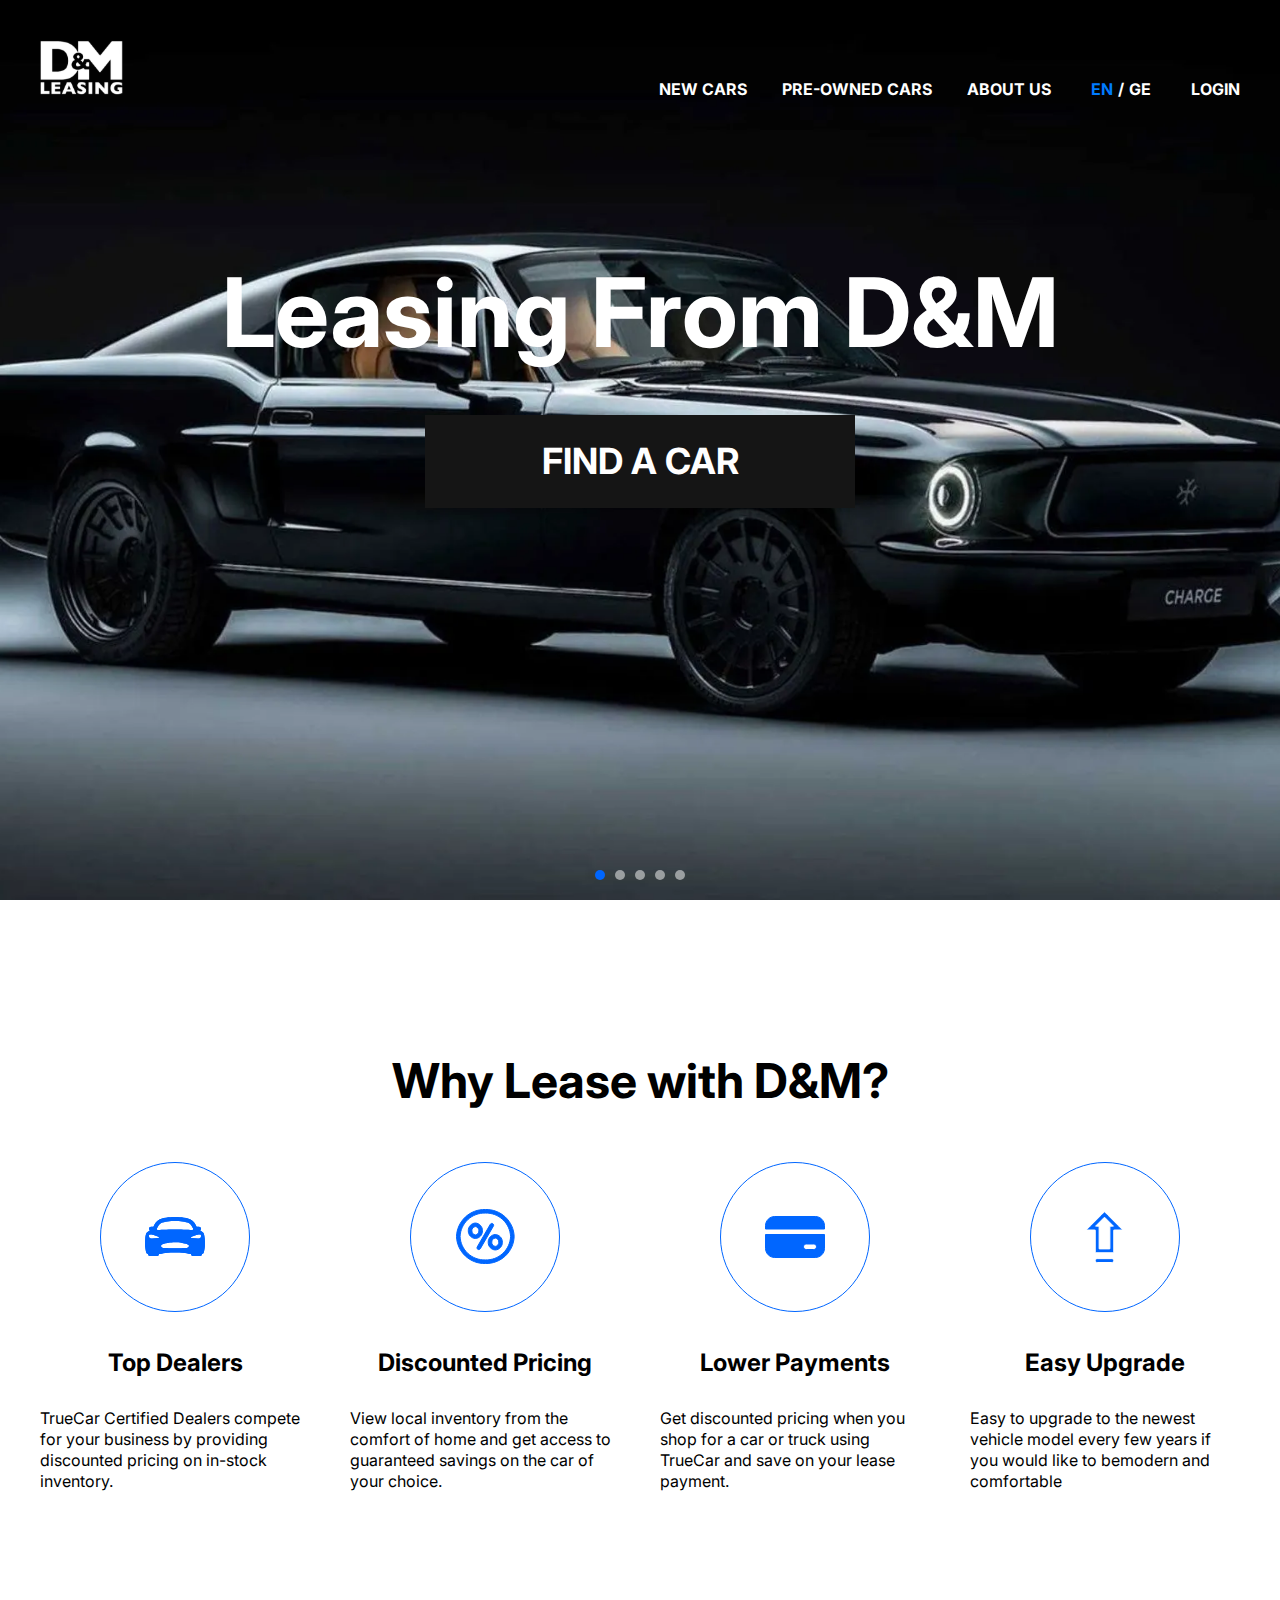
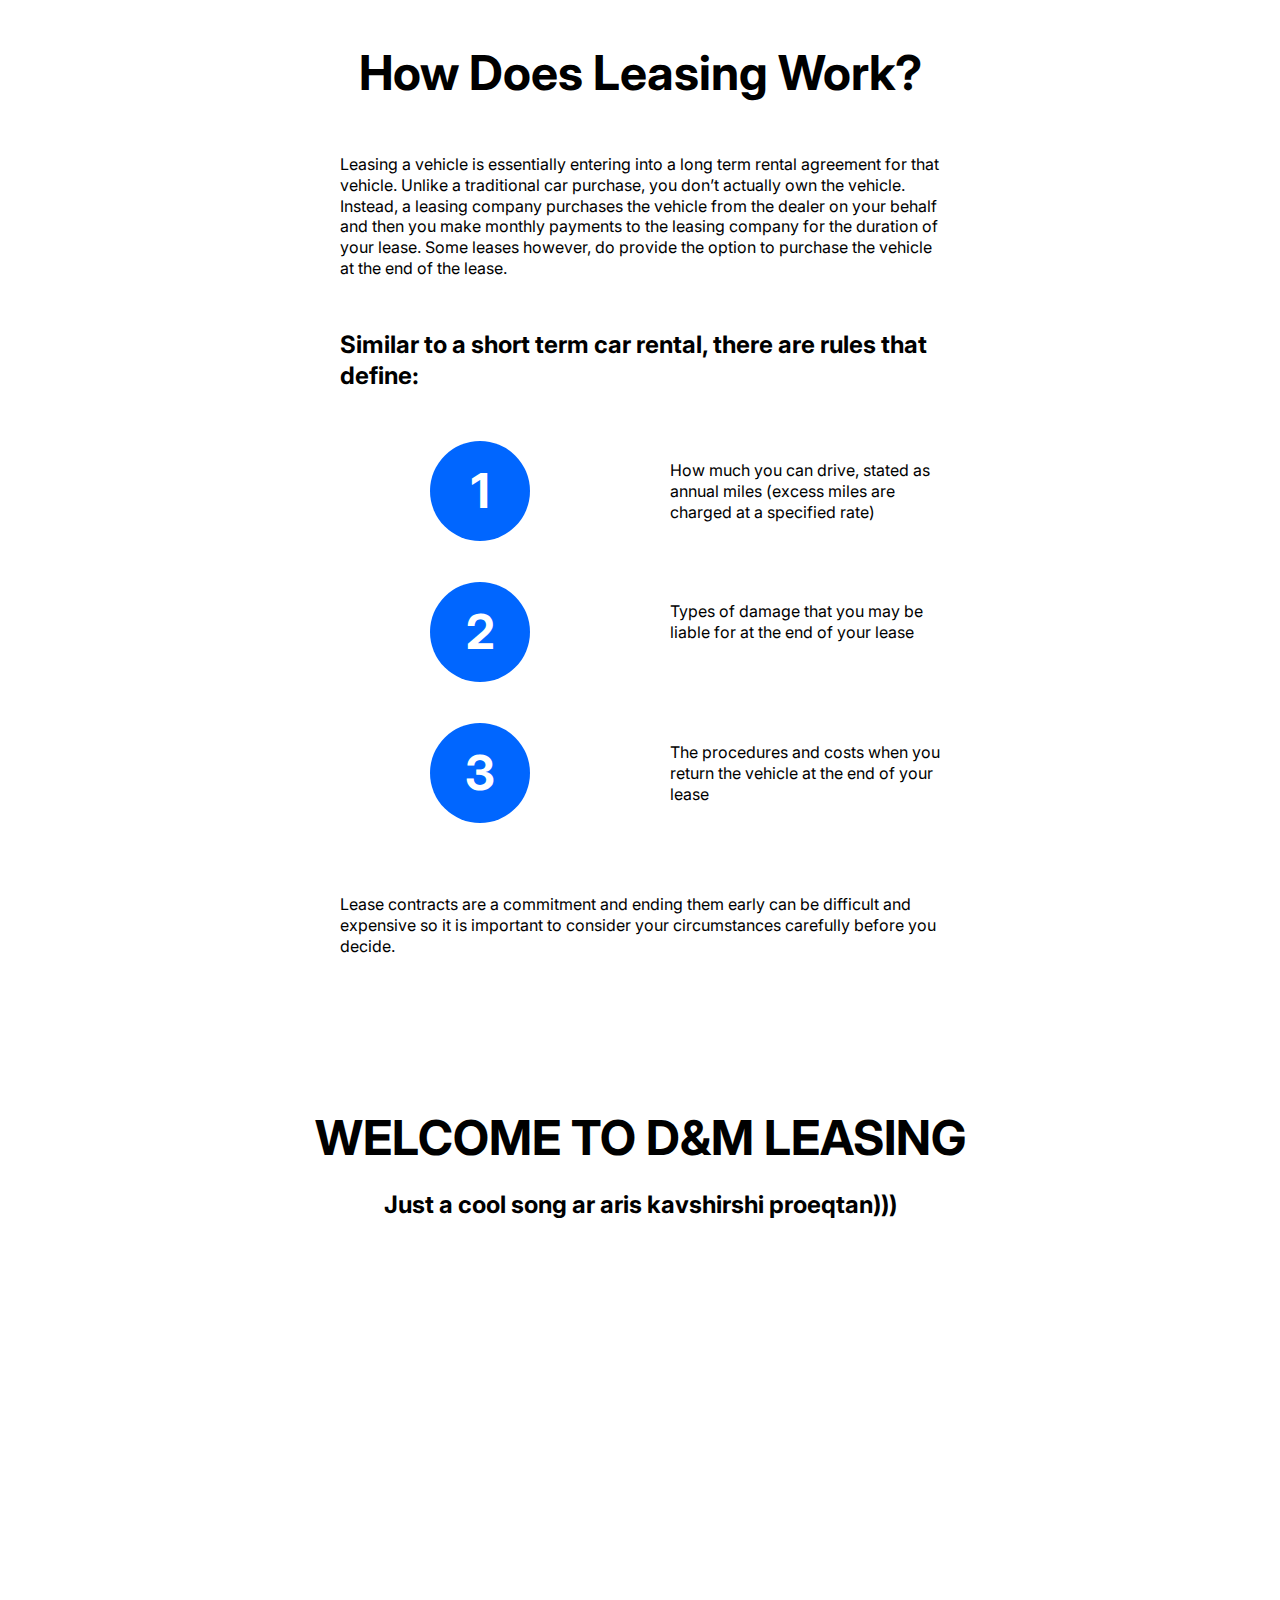
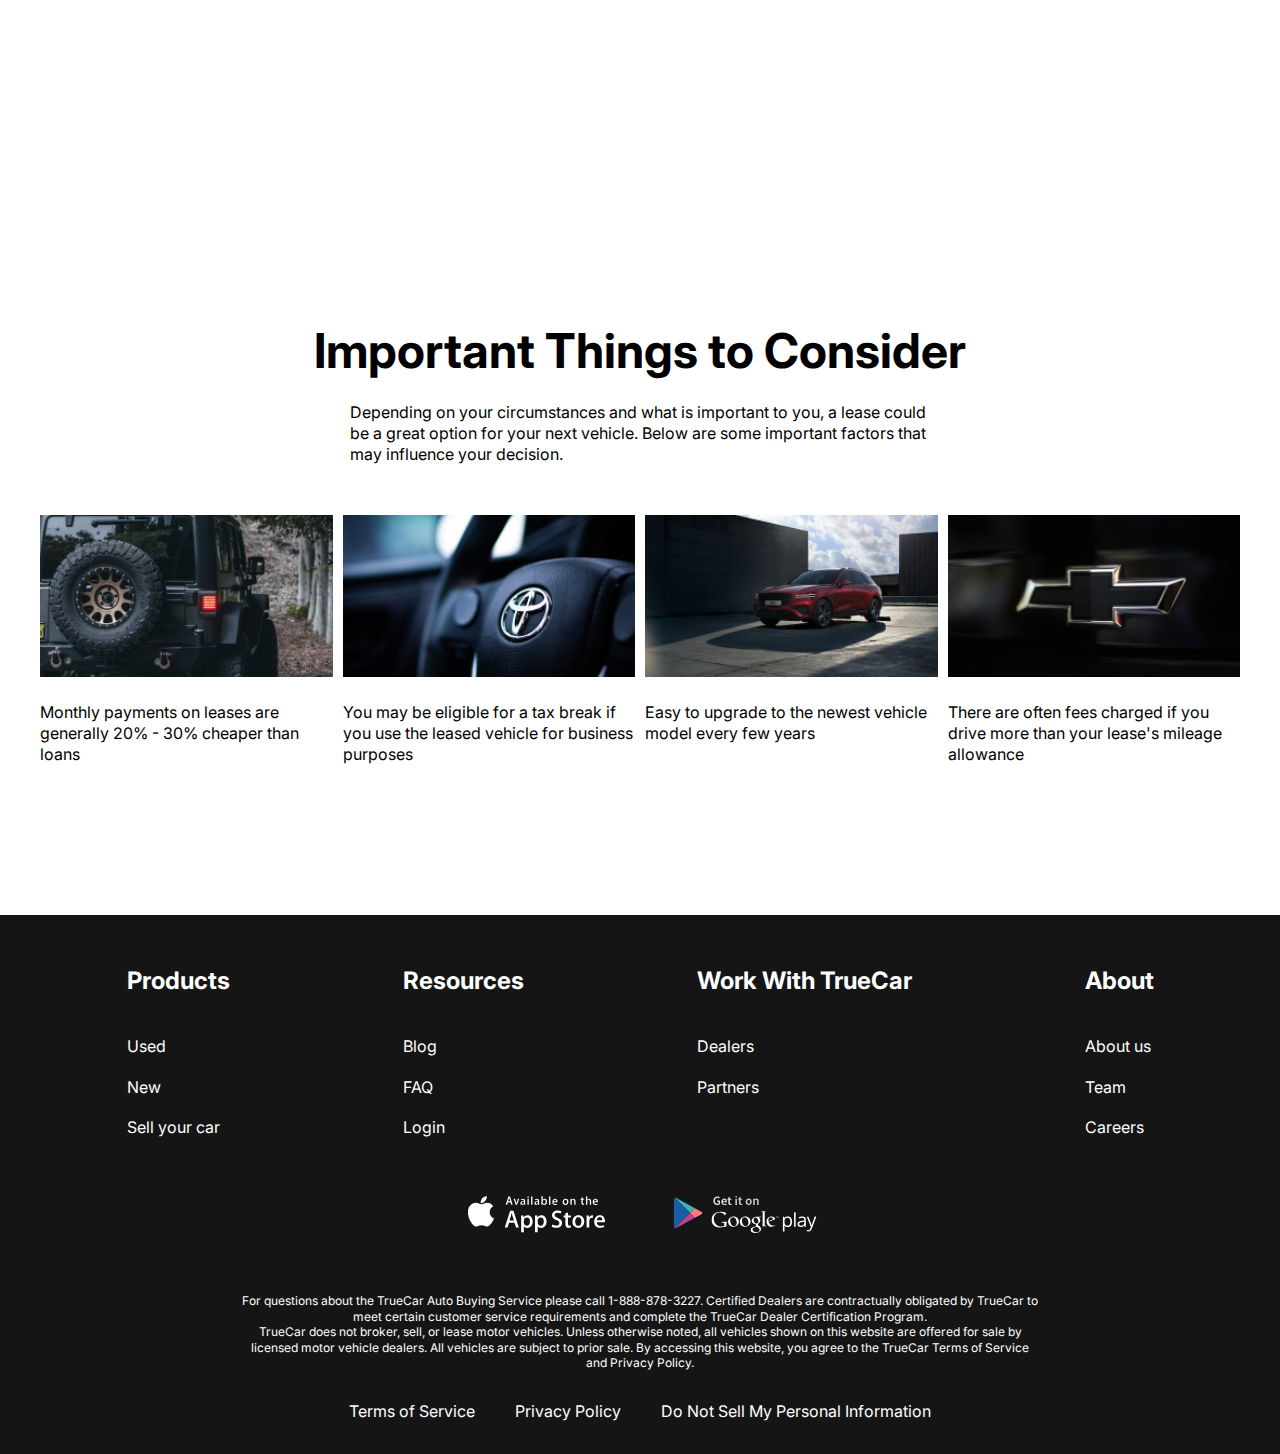
==== commit d9d9e319: "Adding new Page , fixes" ====
--- a/index.html
+++ b/index.html
@@ -34,7 +34,7 @@
                                 <a href="#" class="menu__list-link" data-translate="pre_owned_cars">PRE-OWNED CARS</a>
                             </li>
                             <li class="menu__list-item">
-                                <a href="#" class="menu__list-link" data-translate="finance">FINANCE</a>
+                                <a href="AboutUs.html" class="menu__list-link" data-translate="finance">About Us</a>
                             </li>
                             <li class="menu__list-item">
                                 <a href="#" class="menu__list-link" data-translate="lease_vs_buy">
--- a/Css/style.css
+++ b/Css/style.css
@@ -662,6 +662,176 @@
         grid-template-columns: repeat(2,1fr);
     }
 }
+
+/* About Us */
+/* About Us Section */
+.about-us {
+    padding: 80px 0;
+    background-color: white;
+    text-align: center;
+}
+
+.about-us__text {
+    font-size: 18px;
+    color: #333;
+    max-width: 800px;
+    margin: 0 auto;
+}
+
+/* Team Section */
+.team {
+    padding: 100px 0;
+    background-color: #f2f2f2;
+}
+
+.team__list {
+    display: flex;
+    justify-content: space-around;
+    gap: 40px;
+}
+
+.team__member {
+    text-align: center;
+    max-width: 200px;
+}
+
+.team__member-img {
+    width: 150px;
+    height: 150px;
+    border-radius: 50%;
+    margin-bottom: 20px;
+    object-fit: cover; /
+}
+
+.team__member-info {
+    color: #333;
+}
+
+.team__member-name {
+    font-size: 20px;
+    font-weight: 700;
+}
+
+.team__member-role {
+    font-size: 16px;
+    color: #777;
+}
+
+/* Contact Info Section */
+.contact-info {
+    padding: 60px 0;
+    text-align: center;
+}
+
+.contact-info__text {
+    font-size: 18px;
+    margin-bottom: 30px;
+}
+
+.contact-info__details p {
+    font-size: 16px;
+    color: #333;
+}
+
+/* About Us */
+
+/* Team Section */
+.team {
+    padding: 100px 0;
+    background-color: #f2f2f2;
+}
+
+.team__list {
+    display: flex;
+    justify-content: space-around;
+    gap: 40px;
+}
+
+.team__member {
+    text-align: center;
+    max-width: 200px;
+}
+
+.team__member-img {
+    width: 150px; 
+    height: 150px; 
+    border-radius: 50%; 
+    margin-bottom: 20px;
+    object-fit: cover; 
+    overflow: hidden; 
+}
+
+.team__member-info {
+    color: #333;
+}
+
+.team__member-name {
+    font-size: 20px;
+    font-weight: 700;
+}
+
+.team__member-role {
+    font-size: 16px;
+    color: #777;
+}
+
+/* Респонсив для меньших экранов */
+@media (max-width: 1200px) {
+    .team__list {
+        justify-content: center;
+        gap: 30px;
+    }
+}
+
+@media (max-width: 992px) {
+    .team__list {
+        flex-direction: column;
+        gap: 40px;
+    }
+
+    .team__member {
+        max-width: 100%;
+    }
+
+    .team__member-name {
+        font-size: 18px;
+    }
+
+    .team__member-role {
+        font-size: 14px;
+    }
+}
+
+@media (max-width: 768px) {
+    .team__list {
+        gap: 20px;
+    }
+
+    .team__member-name {
+        font-size: 16px;
+    }
+
+    .team__member-role {
+        font-size: 12px;
+    }
+}
+
+@media (max-width: 480px) {
+    .team__member-name {
+        font-size: 14px;
+    }
+
+    .team__member-role {
+        font-size: 12px;
+    }
+
+    .team__member-img {
+        width: 120px; 
+        height: 120px;
+        margin-bottom: 15px;
+        
+    }
+}
 @media (max-width:768px) {
     .swiper-pagination-bullet{
     width: 65px;
